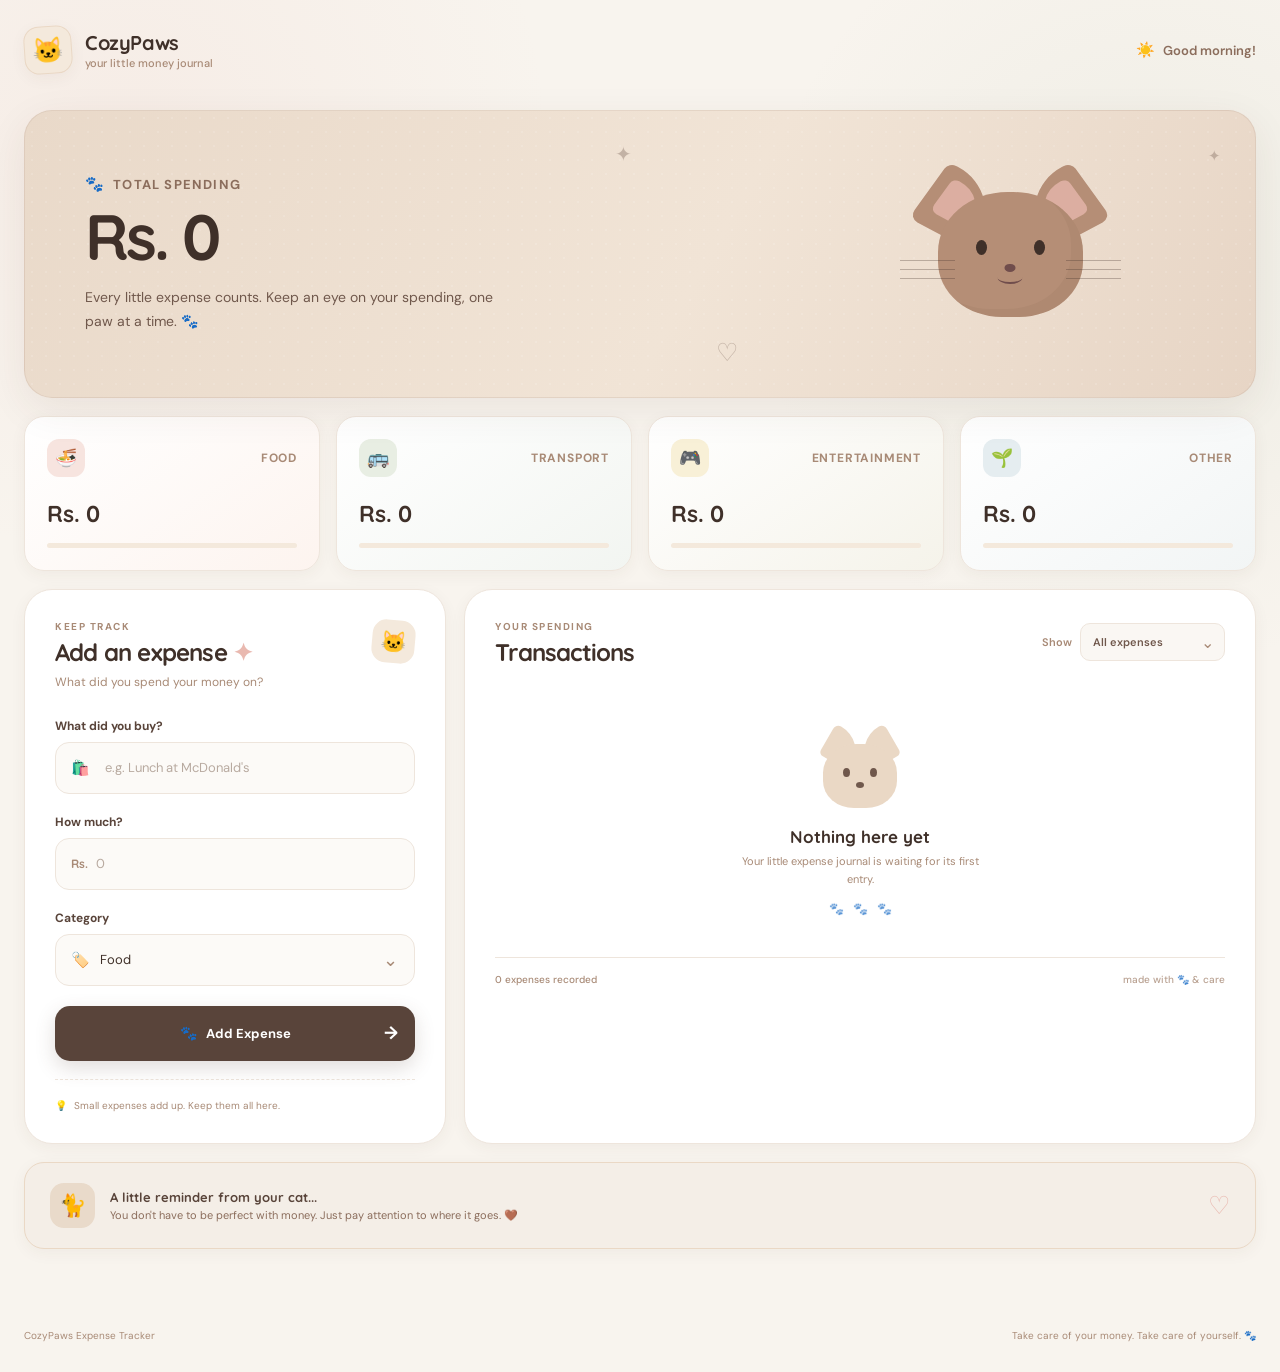
==== index.html @ d17103aa "AI generated html and css added" ====
<!DOCTYPE html>
<html lang="en">
<head>
    <meta charset="UTF-8">
    <meta name="viewport" content="width=device-width, initial-scale=1.0">

    <title>CozyPaws — Expense Tracker</title>

    <link rel="preconnect" href="https://fonts.googleapis.com">
    <link rel="preconnect" href="https://fonts.gstatic.com" crossorigin>

    <link
        href="https://fonts.googleapis.com/css2?family=DM+Sans:wght@400;500;600;700&family=Quicksand:wght@400;500;600;700&display=swap"
        rel="stylesheet"
    >

    <link rel="stylesheet" href="style.css">
</head>

<body>

    <div class="app-shell">

        <!-- ================= HEADER ================= -->

        <header class="topbar">

            <a href="#" class="brand">
                <span class="brand-cat">🐱</span>

                <div>
                    <span class="brand-name">CozyPaws</span>
                    <span class="brand-subtitle">your little money journal</span>
                </div>
            </a>

            <div class="header-date">
                <span class="date-icon">☀️</span>
                <span>Good morning!</span>
            </div>

        </header>


        <!-- ================= MAIN ================= -->

        <main class="dashboard">

            <!-- ================= HERO / TOTAL ================= -->

            <section class="hero-card">

                <div class="hero-content">

                    <div class="hero-label">
                        <span class="paw">🐾</span>
                        <span>Total spending</span>
                    </div>

                    <h1 id="total-expenses">Rs. 0</h1>

                    <p class="hero-message">
                        Every little expense counts. Keep an eye on your spending,
                        one paw at a time. 🐾
                    </p>

                </div>

                <div class="hero-cat" aria-hidden="true">
                    <div class="cat-ear left-ear"></div>
                    <div class="cat-ear right-ear"></div>
                    <div class="cat-face">
                        <span class="cat-eye left-eye"></span>
                        <span class="cat-eye right-eye"></span>
                        <span class="cat-nose"></span>
                        <span class="cat-mouth"></span>
                    </div>
                </div>

                <div class="hero-decoration decoration-one">✦</div>
                <div class="hero-decoration decoration-two">♡</div>
                <div class="hero-decoration decoration-three">✦</div>

            </section>


            <!-- ================= CATEGORY STATS ================= -->

            <section class="category-grid">

                <article class="category-card food-card">

                    <div class="category-top">
                        <div class="category-icon">🍜</div>

                        <span class="category-name">
                            Food
                        </span>
                    </div>

                    <strong id="food-total">Rs. 0</strong>

                    <div class="category-progress">
                        <span style="width: 0%;"></span>
                    </div>

                </article>


                <article class="category-card transport-card">

                    <div class="category-top">
                        <div class="category-icon">🚌</div>

                        <span class="category-name">
                            Transport
                        </span>
                    </div>

                    <strong id="transport-total">Rs. 0</strong>

                    <div class="category-progress">
                        <span style="width: 0%;"></span>
                    </div>

                </article>


                <article class="category-card entertainment-card">

                    <div class="category-top">
                        <div class="category-icon">🎮</div>

                        <span class="category-name">
                            Entertainment
                        </span>
                    </div>

                    <strong id="entertainment-total">Rs. 0</strong>

                    <div class="category-progress">
                        <span style="width: 0%;"></span>
                    </div>

                </article>


                <article class="category-card other-card">

                    <div class="category-top">
                        <div class="category-icon">🌱</div>

                        <span class="category-name">
                            Other
                        </span>
                    </div>

                    <strong id="other-total">Rs. 0</strong>

                    <div class="category-progress">
                        <span style="width: 0%;"></span>
                    </div>

                </article>

            </section>


            <!-- ================= CONTENT GRID ================= -->

            <section class="content-grid">


                <!-- ================= ADD EXPENSE ================= -->

                <aside class="expense-form-card">

                    <div class="section-heading">

                        <div>
                            <span class="eyebrow">KEEP TRACK</span>

                            <h2>
                                Add an expense
                                <span>✦</span>
                            </h2>

                            <p>
                                What did you spend your money on?
                            </p>
                        </div>

                        <div class="mini-cat">
                            🐱
                        </div>

                    </div>


                    <form id="expense-form">

                        <!-- Description -->

                        <div class="form-group">

                            <label for="description">
                                What did you buy?
                            </label>

                            <div class="input-wrapper">

                                <span class="input-icon">
                                    🛍️
                                </span>

                                <input
                                    type="text"
                                    id="description"
                                    name="description"
                                    placeholder="e.g. Lunch at McDonald's"
                                    autocomplete="off"
                                    required
                                >

                            </div>

                        </div>


                        <!-- Amount -->

                        <div class="form-group">

                            <label for="amount">
                                How much?
                            </label>

                            <div class="input-wrapper">

                                <span class="currency-symbol">
                                    Rs.
                                </span>

                                <input
                                    type="number"
                                    id="amount"
                                    name="amount"
                                    placeholder="0"
                                    min="0"
                                    step="1"
                                    required
                                >

                            </div>

                        </div>


                        <!-- Category -->

                        <div class="form-group">

                            <label for="category">
                                Category
                            </label>

                            <div class="input-wrapper select-wrapper">

                                <span class="input-icon">
                                    🏷️
                                </span>

                                <select
                                    id="category"
                                    name="category"
                                    required
                                >
                                    <option value="Food">Food</option>
                                    <option value="Transport">Transport</option>
                                    <option value="Entertainment">Entertainment</option>
                                    <option value="Shopping">Shopping</option>
                                    <option value="Other">Other</option>
                                </select>

                                <span class="select-arrow">
                                   ⌄
                                </span>

                            </div>

                        </div>


                        <!-- Submit -->

                        <button
                            type="submit"
                            class="add-expense-btn"
                            id="add-expense-btn"
                        >

                            <span class="btn-paw">🐾</span>

                            <span>
                                Add Expense
                            </span>

                            <span class="btn-arrow">
                                →
                            </span>

                        </button>

                    </form>


                    <div class="form-tip">
                        <span>💡</span>
                        <span>
                            Small expenses add up. Keep them all here.
                        </span>
                    </div>

                </aside>


                <!-- ================= TRANSACTIONS ================= -->

                <section class="transactions-card">

                    <div class="transactions-header">

                        <div>

                            <span class="eyebrow">
                                YOUR SPENDING
                            </span>

                            <h2>
                                Transactions
                            </h2>

                        </div>


                        <!-- Filter -->

                        <div class="filter-wrapper">

                            <label for="category-filter">
                                Show
                            </label>

                            <div class="filter-select">

                                <select id="category-filter">

                                    <option value="all">
                                        All expenses
                                    </option>

                                    <option value="Food">
                                        🍜 Food
                                    </option>

                                    <option value="Transport">
                                        🚌 Transport
                                    </option>

                                    <option value="Entertainment">
                                        🎮 Entertainment
                                    </option>

                                    <option value="Shopping">
                                        🛍️ Shopping
                                    </option>

                                    <option value="Other">
                                        🌱 Other
                                    </option>

                                </select>

                                <span>⌄</span>

                            </div>

                        </div>

                    </div>


                    <!-- Transaction list -->

                    <div
                        class="expense-list"
                        id="expense-list"
                    >


                        <!-- ================= EMPTY STATE ================= -->

                        <div
                            class="empty-state"
                            id="empty-state"
                        >

                            <div class="empty-cat">

                                <div class="empty-cat-ears">
                                    <span></span>
                                    <span></span>
                                </div>

                                <div class="empty-cat-face">
                                    <i></i>
                                    <i></i>
                                    <b></b>
                                </div>

                            </div>

                            <h3>
                                Nothing here yet
                            </h3>

                            <p>
                                Your little expense journal is waiting
                                for its first entry.
                            </p>

                            <span class="empty-paws">
                                🐾 &nbsp; 🐾 &nbsp; 🐾
                            </span>

                        </div>


                        <!--
                        ==================================================
                        EXAMPLE TRANSACTION

                        Your JavaScript can generate these dynamically.

                        ==================================================
                        -->

                        <!--

                        <article class="expense-item">

                            <div class="expense-icon food">
                                🍜
                            </div>

                            <div class="expense-info">

                                <h3>McDonald's</h3>

                                <span class="expense-category">
                                    Food
                                </span>

                            </div>

                            <div class="expense-amount">
                                Rs. 1,200
                            </div>

                            <div class="expense-actions">

                                <button
                                    class="edit-btn"
                                    data-id="1"
                                    aria-label="Edit expense"
                                >
                                    ✎
                                </button>

                                <button
                                    class="delete-btn"
                                    data-id="1"
                                    aria-label="Delete expense"
                                >
                                    ×
                                </button>

                            </div>

                        </article>

                        -->


                    </div>


                    <!-- List footer -->

                    <div class="transactions-footer">

                        <span>
                            <span id="expense-count">0</span>
                            expenses recorded
                        </span>

                        <span class="footer-cat">
                            made with 🐾 &amp; care
                        </span>

                    </div>

                </section>

            </section>


            <!-- ================= BOTTOM MESSAGE ================= -->

            <section class="bottom-note">

                <div class="note-cat">
                    🐈
                </div>

                <div>
                    <strong>
                        A little reminder from your cat...
                    </strong>

                    <p>
                        You don't have to be perfect with money.
                        Just pay attention to where it goes. 🤎
                    </p>
                </div>

                <span class="note-heart">
                    ♡
                </span>

            </section>

        </main>


        <!-- ================= FOOTER ================= -->

        <footer class="footer">

            <span>
                CozyPaws Expense Tracker
            </span>

            <span>
                Take care of your money. Take care of yourself. 🐾
            </span>

        </footer>

    </div>


    <script src="script.js"></script>

</body>
</html>
---- style.css ----
/* =========================================================
   COZYPAWS EXPENSE TRACKER
   ========================================================= */


/* =========================================================
   1. VARIABLES
   ========================================================= */

:root {

    --bg: #f8f4ee;
    --bg-soft: #fdfaf6;
    --surface: #ffffff;

    --brown-900: #3f3029;
    --brown-800: #59443a;
    --brown-700: #70584c;
    --brown-600: #8b6d5c;
    --brown-500: #a88a76;

    --cream: #f4e9dc;
    --cream-dark: #ead8c5;

    --pink: #e9b9b0;
    --pink-soft: #f7e4df;

    --green: #a8b99d;
    --green-soft: #e8eee3;

    --yellow: #e6c878;
    --yellow-soft: #f8f0d7;

    --blue-soft: #e5edf0;

    --danger: #c98278;
    --danger-soft: #f5e2df;

    --border: #eee5dc;

    --shadow-sm:
        0 4px 16px rgba(76, 55, 43, 0.05);

    --shadow:
        0 12px 40px rgba(76, 55, 43, 0.08);

    --shadow-lg:
        0 20px 60px rgba(76, 55, 43, 0.12);

    --radius-sm: 12px;
    --radius: 20px;
    --radius-lg: 28px;

}


/* =========================================================
   2. RESET
   ========================================================= */

* {
    margin: 0;
    padding: 0;
    box-sizing: border-box;
}

html {
    scroll-behavior: smooth;
}

body {

    min-height: 100vh;

    background:
        radial-gradient(
            circle at 10% 10%,
            rgba(233, 185, 176, 0.13),
            transparent 25%
        ),
        radial-gradient(
            circle at 90% 20%,
            rgba(168, 185, 157, 0.12),
            transparent 25%
        ),
        var(--bg);

    color: var(--brown-900);

    font-family:
        "DM Sans",
        sans-serif;

    -webkit-font-smoothing: antialiased;
}

button,
input,
select {
    font: inherit;
}

button {
    border: 0;
}

a {
    color: inherit;
    text-decoration: none;
}


/* =========================================================
   3. APP SHELL
   ========================================================= */

.app-shell {
    width: min(1380px, calc(100% - 48px));
    margin: 0 auto;
}


/* =========================================================
   4. TOP BAR
   ========================================================= */

.topbar {

    min-height: 100px;

    display: flex;
    align-items: center;
    justify-content: space-between;

    padding: 24px 0;
}


/* Brand */

.brand {

    display: flex;
    align-items: center;
    gap: 13px;
}

.brand-cat {

    width: 48px;
    height: 48px;

    display: grid;
    place-items: center;

    background: var(--cream);

    border: 1px solid var(--cream-dark);

    border-radius: 15px;

    font-size: 25px;

    box-shadow: var(--shadow-sm);

    transform: rotate(-4deg);

    transition:
        transform 0.25s ease,
        box-shadow 0.25s ease;
}

.brand:hover .brand-cat {

    transform:
        rotate(4deg)
        translateY(-2px);

    box-shadow: var(--shadow);
}

.brand-name {

    display: block;

    font-family: "Quicksand", sans-serif;

    font-size: 20px;
    font-weight: 700;

    letter-spacing: -0.4px;
}

.brand-subtitle {

    display: block;

    margin-top: 1px;

    color: var(--brown-500);

    font-size: 11px;
    font-weight: 500;
}


/* Header date */

.header-date {

    display: flex;
    align-items: center;
    gap: 8px;

    color: var(--brown-600);

    font-size: 13px;
    font-weight: 600;
}

.date-icon {
    font-size: 15px;
}


/* =========================================================
   5. DASHBOARD
   ========================================================= */

.dashboard {
    padding: 10px 0 60px;
}


/* =========================================================
   6. HERO
   ========================================================= */

.hero-card {

    position: relative;

    min-height: 275px;

    overflow: hidden;

    display: flex;
    align-items: center;
    justify-content: space-between;

    padding: 48px 60px;

    background:
        linear-gradient(
            120deg,
            #e9d9c9,
            #f1e4d6 55%,
            #e7d5c5
        );

    border: 1px solid rgba(139, 109, 92, 0.12);

    border-radius: var(--radius-lg);

    box-shadow: var(--shadow);

    isolation: isolate;
}


/* Texture */

.hero-card::before {

    content: "";

    position: absolute;
    inset: 0;

    opacity: 0.16;

    background-image:
        radial-gradient(
            rgba(255,255,255,0.8) 1px,
            transparent 1px
        );

    background-size: 14px 14px;

    pointer-events: none;

    z-index: -1;
}


/* Hero content */

.hero-content {
    position: relative;
    z-index: 2;
}

.hero-label {

    display: flex;
    align-items: center;
    gap: 8px;

    margin-bottom: 10px;

    color: var(--brown-600);

    font-size: 13px;
    font-weight: 700;

    text-transform: uppercase;
    letter-spacing: 1.2px;
}

.paw {
    font-size: 15px;
}

.hero-card h1 {

    font-family: "Quicksand", sans-serif;

    color: var(--brown-900);

    font-size: clamp(42px, 5vw, 66px);

    line-height: 1;

    letter-spacing: -3px;

    font-weight: 700;
}

.hero-message {

    max-width: 430px;

    margin-top: 18px;

    color: var(--brown-700);

    font-size: 14px;
    line-height: 1.7;
}


/* =========================================================
   HERO CAT
   ========================================================= */

.hero-cat {

    position: relative;

    width: 210px;
    height: 190px;

    margin-right: 80px;

    display: flex;
    align-items: center;
    justify-content: center;

    animation: floatingCat 4s ease-in-out infinite;
}


/* Cat face */

.cat-face {

    position: relative;

    width: 145px;
    height: 125px;

    background: #b58e76;

    border-radius:
        48%
        48%
        44%
        44%;

    box-shadow:
        inset -12px -8px 0 rgba(104, 75, 57, 0.08);

    z-index: 2;
}


/* Ears */

.cat-ear {

    position: absolute;

    width: 68px;
    height: 68px;

    background: #b58e76;

    z-index: 1;
}

.left-ear {

    top: 13px;
    left: 20px;

    transform:
        rotate(28deg)
        skew(-8deg);
        
    border-radius: 8px 60px 10px 10px;
}

.right-ear {

    top: 13px;
    right: 20px;

    transform:
        rotate(-28deg)
        skew(8deg);

    border-radius: 60px 8px 10px 10px;
}


/* Ear inner */

.left-ear::after,
.right-ear::after {

    content: "";

    position: absolute;

    width: 40px;
    height: 40px;

    background: #e7b7ac;

    opacity: 0.8;
}

.left-ear::after {

    top: 12px;
    left: 13px;

    border-radius:
        7px
        35px
        8px
        8px;
}

.right-ear::after {

    top: 12px;
    right: 13px;

    border-radius:
        35px
        7px
        8px
        8px;
}


/* Eyes */

.cat-eye {

    position: absolute;

    top: 48px;

    width: 11px;
    height: 15px;

    background: var(--brown-900);

    border-radius: 50%;
}

.left-eye {
    left: 38px;
}

.right-eye {
    right: 38px;
}


/* Nose */

.cat-nose {

    position: absolute;

    left: 50%;
    top: 72px;

    width: 11px;
    height: 8px;

    background: #704d4c;

    border-radius: 50% 50% 55% 55%;

    transform: translateX(-50%);
}


/* Mouth */

.cat-mouth {

    position: absolute;

    left: 50%;
    top: 79px;

    width: 25px;
    height: 13px;

    border-bottom:
        2px solid #704d4c;

    border-radius: 0 0 50% 50%;

    transform: translateX(-50%);
}


/* Whiskers */

.cat-face::before,
.cat-face::after {

    content: "";

    position: absolute;

    top: 77px;

    width: 55px;
    height: 1px;

    background: rgba(63, 48, 41, 0.3);
}

.cat-face::before {

    right: 128px;

    box-shadow:
        0 9px rgba(63,48,41,0.3),
        0 -9px rgba(63,48,41,0.3);
}

.cat-face::after {

    left: 128px;

    box-shadow:
        0 9px rgba(63,48,41,0.3),
        0 -9px rgba(63,48,41,0.3);
}


/* Decorations */

.hero-decoration {

    position: absolute;

    color: rgba(112, 88, 76, 0.35);

    font-family: "Quicksand", sans-serif;
}

.decoration-one {

    top: 30px;
    left: 48%;

    font-size: 20px;
}

.decoration-two {

    right: 42%;
    bottom: 30px;

    font-size: 25px;
}

.decoration-three {

    right: 34px;
    top: 35px;

    font-size: 15px;
}


/* =========================================================
   7. CATEGORY CARDS
   ========================================================= */

.category-grid {

    display: grid;

    grid-template-columns:
        repeat(4, 1fr);

    gap: 16px;

    margin-top: 18px;
}

.category-card {

    min-height: 150px;

    padding: 22px;

    background: var(--surface);

    border: 1px solid var(--border);

    border-radius: var(--radius);

    box-shadow: var(--shadow-sm);

    transition:
        transform 0.25s ease,
        box-shadow 0.25s ease;
}

.category-card:hover {

    transform: translateY(-4px);

    box-shadow: var(--shadow);
}


/* Category variations */

.food-card {
    background: linear-gradient(145deg, #fff, #fdf4ef);
}

.transport-card {
    background: linear-gradient(145deg, #fff, #f2f5f1);
}

.entertainment-card {
    background: linear-gradient(145deg, #fff, #f5f3ea);
}

.other-card {
    background: linear-gradient(145deg, #fff, #f2f5f5);
}


/* Category header */

.category-top {

    display: flex;
    align-items: center;
    justify-content: space-between;

    margin-bottom: 22px;
}

.category-icon {

    width: 38px;
    height: 38px;

    display: grid;
    place-items: center;

    border-radius: 12px;

    background: var(--pink-soft);

    font-size: 18px;
}

.transport-card .category-icon {
    background: var(--green-soft);
}

.entertainment-card .category-icon {
    background: var(--yellow-soft);
}

.other-card .category-icon {
    background: var(--blue-soft);
}

.category-name {

    color: var(--brown-500);

    font-size: 12px;
    font-weight: 700;

    text-transform: uppercase;

    letter-spacing: 0.8px;
}

.category-card strong {

    display: block;

    color: var(--brown-900);

    font-family: "Quicksand", sans-serif;

    font-size: 23px;
    font-weight: 700;
}


/* Progress */

.category-progress {

    width: 100%;
    height: 5px;

    margin-top: 15px;

    overflow: hidden;

    background: var(--cream);

    border-radius: 999px;
}

.category-progress span {

    display: block;

    height: 100%;

    background: var(--pink);

    border-radius: inherit;

    transition: width 0.4s ease;
}

.transport-card .category-progress span {
    background: var(--green);
}

.entertainment-card .category-progress span {
    background: var(--yellow);
}

.other-card .category-progress span {
    background: var(--brown-500);
}


/* =========================================================
   8. CONTENT GRID
   ========================================================= */

.content-grid {

    display: grid;

    grid-template-columns:
        minmax(320px, 0.8fr)
        minmax(500px, 1.5fr);

    gap: 18px;

    margin-top: 18px;
}


/* =========================================================
   9. SHARED CARD
   ========================================================= */

.expense-form-card,
.transactions-card {

    background: var(--surface);

    border: 1px solid var(--border);

    border-radius: var(--radius-lg);

    box-shadow: var(--shadow-sm);
}


/* =========================================================
   10. FORM CARD
   ========================================================= */

.expense-form-card {

    padding: 30px;
}


/* Heading */

.section-heading {

    display: flex;
    justify-content: space-between;
    align-items: flex-start;

    margin-bottom: 28px;
}

.eyebrow {

    display: block;

    margin-bottom: 6px;

    color: var(--brown-500);

    font-size: 10px;
    font-weight: 700;

    letter-spacing: 1.5px;
    text-transform: uppercase;
}

.section-heading h2,
.transactions-header h2 {

    font-family: "Quicksand", sans-serif;

    font-size: 24px;

    line-height: 1.15;

    letter-spacing: -0.8px;
}

.section-heading h2 span {
    color: var(--pink);
}

.section-heading p {

    margin-top: 7px;

    color: var(--brown-500);

    font-size: 12px;
}

.mini-cat {

    width: 43px;
    height: 43px;

    display: grid;
    place-items: center;

    background: var(--cream);

    border-radius: 14px;

    font-size: 21px;

    transform: rotate(5deg);
}


/* =========================================================
   11. FORM
   ========================================================= */

.form-group {
    margin-bottom: 20px;
}

.form-group label {

    display: block;

    margin-bottom: 8px;

    color: var(--brown-800);

    font-size: 12px;
    font-weight: 700;
}


/* Input wrapper */

.input-wrapper {

    position: relative;

    display: flex;
    align-items: center;

    min-height: 52px;

    background: #fcfaf7;

    border: 1px solid var(--border);

    border-radius: 14px;

    transition:
        border-color 0.2s ease,
        box-shadow 0.2s ease,
        background 0.2s ease;
}

.input-wrapper:focus-within {

    background: #fff;

    border-color: var(--brown-500);

    box-shadow:
        0 0 0 4px rgba(168, 138, 118, 0.10);
}

.input-wrapper input,
.input-wrapper select {

    width: 100%;

    height: 50px;

    padding: 0 15px;

    color: var(--brown-900);

    background: transparent;

    border: 0;

    outline: 0;

    font-size: 13px;
}

.input-wrapper input::placeholder {
    color: #b8aaa0;
}


/* Input icon */

.input-icon {

    flex: 0 0 auto;

    margin-left: 15px;

    font-size: 15px;
}


/* Currency */

.currency-symbol {

    flex: 0 0 auto;

    margin-left: 15px;

    color: var(--brown-500);

    font-family: "Quicksand", sans-serif;

    font-size: 12px;
    font-weight: 700;
}

.currency-symbol + input {
    padding-left: 8px;
}


/* Select */

.select-wrapper {
    overflow: hidden;
}

.select-wrapper select {

    appearance: none;

    cursor: pointer;

    padding-left: 10px;
    padding-right: 40px;
}

.select-arrow {

    position: absolute;

    right: 16px;

    color: var(--brown-500);

    pointer-events: none;

    font-size: 18px;
}


/* =========================================================
   12. ADD BUTTON
   ========================================================= */

.add-expense-btn {

    position: relative;

    width: 100%;
    height: 55px;

    display: flex;
    align-items: center;
    justify-content: center;
    gap: 9px;

    margin-top: 5px;

    color: #fff;

    background: var(--brown-800);

    border-radius: 15px;

    cursor: pointer;

    font-size: 13px;
    font-weight: 700;

    box-shadow:
        0 7px 20px rgba(89, 68, 58, 0.18);

    transition:
        transform 0.2s ease,
        background 0.2s ease,
        box-shadow 0.2s ease;
}

.add-expense-btn:hover {

    background: var(--brown-900);

    transform: translateY(-2px);

    box-shadow:
        0 10px 25px rgba(89, 68, 58, 0.25);
}

.add-expense-btn:active {
    transform: translateY(0);
}

.btn-paw {
    font-size: 14px;
}

.btn-arrow {

    position: absolute;

    right: 17px;

    font-size: 18px;

    transition: transform 0.2s ease;
}

.add-expense-btn:hover .btn-arrow {
    transform: translateX(3px);
}


/* Form tip */

.form-tip {

    display: flex;
    align-items: center;
    gap: 7px;

    margin-top: 18px;
    padding-top: 18px;

    color: var(--brown-500);

    border-top: 1px dashed var(--border);

    font-size: 10px;
    line-height: 1.5;
}


/* =========================================================
   13. TRANSACTIONS
   ========================================================= */

.transactions-card {
    min-width: 0;

    padding: 30px;
}


/* Header */

.transactions-header {

    display: flex;
    align-items: flex-start;
    justify-content: space-between;

    gap: 20px;

    margin-bottom: 25px;
}


/* Filter */

.filter-wrapper {

    display: flex;
    align-items: center;
    gap: 8px;

    margin-top: 3px;
}

.filter-wrapper > label {

    color: var(--brown-500);

    font-size: 11px;
    font-weight: 600;
}

.filter-select {

    position: relative;

    min-width: 145px;

    display: flex;
    align-items: center;
}

.filter-select select {

    width: 100%;

    height: 38px;

    appearance: none;

    padding:
        0 32px 0 12px;

    color: var(--brown-700);

    background: #faf7f3;

    border: 1px solid var(--border);

    border-radius: 10px;

    outline: 0;

    cursor: pointer;

    font-size: 11px;
    font-weight: 600;
}

.filter-select > span {

    position: absolute;

    right: 11px;

    color: var(--brown-500);

    pointer-events: none;
}


/* =========================================================
   14. EXPENSE LIST
   ========================================================= */

.expense-list {
    min-height: 250px;
}


/* =========================================================
   15. EXPENSE ITEM
   ========================================================= */

.expense-item {

    display: flex;
    align-items: center;

    gap: 13px;

    padding: 14px 0;

    border-bottom: 1px solid #f1ebe5;

    animation: expenseIn 0.3s ease both;
}

.expense-item:first-child {
    padding-top: 0;
}

.expense-item:last-child {
    border-bottom: 0;
}


/* Expense icon */

.expense-icon {

    width: 45px;
    height: 45px;

    flex: 0 0 45px;

    display: grid;
    place-items: center;

    border-radius: 14px;

    font-size: 18px;
}

.expense-icon.food {
    background: var(--pink-soft);
}

.expense-icon.transport {
    background: var(--green-soft);
}

.expense-icon.entertainment {
    background: var(--yellow-soft);
}

.expense-icon.shopping {
    background: #eee8f2;
}

.expense-icon.other {
    background: var(--blue-soft);
}


/* Expense info */

.expense-info {
    min-width: 0;
    flex: 1;
}

.expense-info h3 {

    overflow: hidden;

    margin-bottom: 3px;

    color: var(--brown-900);

    font-size: 13px;
    font-weight: 700;

    white-space: nowrap;
    text-overflow: ellipsis;
}

.expense-category {

    display: inline-flex;

    padding: 3px 7px;

    color: var(--brown-500);

    background: #f8f4f0;

    border-radius: 6px;

    font-size: 9px;
    font-weight: 700;

    text-transform: uppercase;

    letter-spacing: 0.5px;
}


/* Amount */

.expense-amount {

    color: var(--brown-800);

    font-family: "Quicksand", sans-serif;

    font-size: 14px;
    font-weight: 700;

    white-space: nowrap;
}


/* Actions */

.expense-actions {

    display: flex;
    gap: 5px;

    margin-left: 5px;
}

.expense-actions button {

    width: 32px;
    height: 32px;

    display: grid;
    place-items: center;

    color: var(--brown-500);

    background: #faf7f4;

    border: 1px solid var(--border);

    border-radius: 9px;

    cursor: pointer;

    font-size: 14px;

    transition:
        background 0.2s ease,
        color 0.2s ease,
        transform 0.2s ease;
}

.expense-actions button:hover {
    transform: translateY(-1px);
}

.edit-btn:hover {

    color: var(--brown-800);

    background: var(--cream);
}

.delete-btn:hover {

    color: var(--danger);

    background: var(--danger-soft);
}


/* =========================================================
   16. EMPTY STATE
   ========================================================= */

.empty-state {

    min-height: 260px;

    display: flex;
    align-items: center;
    justify-content: center;
    flex-direction: column;

    text-align: center;

    padding: 20px;
}


/* Empty cat */

.empty-cat {

    position: relative;

    width: 90px;
    height: 82px;

    margin-bottom: 18px;
}

.empty-cat-face {

    position: absolute;

    bottom: 0;
    left: 8px;

    width: 74px;
    height: 64px;

    background: var(--cream-dark);

    border-radius: 45% 45% 42% 42%;
}

.empty-cat-ears span {

    position: absolute;

    top: 4px;

    width: 35px;
    height: 35px;

    background: var(--cream-dark);

    z-index: 0;
}

.empty-cat-ears span:first-child {

    left: 10px;

    transform: rotate(30deg);

    border-radius: 6px 30px 5px 5px;
}

.empty-cat-ears span:last-child {

    right: 10px;

    transform: rotate(-30deg);

    border-radius: 30px 6px 5px 5px;
}

.empty-cat-face i {

    position: absolute;

    top: 24px;

    width: 7px;
    height: 9px;

    background: var(--brown-700);

    border-radius: 50%;
}

.empty-cat-face i:first-child {
    left: 20px;
}

.empty-cat-face i:nth-child(2) {
    right: 20px;
}

.empty-cat-face b {

    position: absolute;

    left: 50%;
    top: 38px;

    width: 8px;
    height: 6px;

    background: var(--brown-700);

    border-radius: 50%;

    transform: translateX(-50%);
}


/* Empty text */

.empty-state h3 {

    font-family: "Quicksand", sans-serif;

    font-size: 17px;
    font-weight: 700;
}

.empty-state p {

    max-width: 260px;

    margin-top: 6px;

    color: var(--brown-500);

    font-size: 11px;
    line-height: 1.6;
}

.empty-paws {

    margin-top: 13px;

    color: var(--brown-400);

    opacity: 0.7;

    font-size: 12px;
}


/* =========================================================
   17. TRANSACTION FOOTER
   ========================================================= */

.transactions-footer {

    display: flex;
    align-items: center;
    justify-content: space-between;

    margin-top: 5px;
    padding-top: 15px;

    border-top: 1px solid var(--border);

    color: var(--brown-500);

    font-size: 10px;
    font-weight: 500;
}

.footer-cat {
    opacity: 0.8;
}


/* =========================================================
   18. BOTTOM NOTE
   ========================================================= */

.bottom-note {

    position: relative;

    display: flex;
    align-items: center;

    gap: 15px;

    margin-top: 18px;
    padding: 20px 25px;

    overflow: hidden;

    background: #f4eee7;

    border: 1px solid var(--cream-dark);

    border-radius: var(--radius);

    box-shadow: var(--shadow-sm);
}

.note-cat {

    width: 45px;
    height: 45px;

    flex: 0 0 45px;

    display: grid;
    place-items: center;

    background: #e9daca;

    border-radius: 14px;

    font-size: 22px;
}

.bottom-note strong {

    display: block;

    color: var(--brown-800);

    font-family: "Quicksand", sans-serif;

    font-size: 13px;
}

.bottom-note p {

    margin-top: 3px;

    color: var(--brown-600);

    font-size: 11px;
}

.note-heart {

    margin-left: auto;

    color: var(--pink);

    font-size: 25px;
}


/* =========================================================
   19. FOOTER
   ========================================================= */

.footer {

    display: flex;
    align-items: center;
    justify-content: space-between;

    padding: 20px 0 30px;

    color: var(--brown-500);

    font-size: 10px;
}


/* =========================================================
   20. ANIMATIONS
   ========================================================= */

@keyframes floatingCat {

    0%,
    100% {
        transform: translateY(0) rotate(0deg);
    }

    50% {
        transform: translateY(-7px) rotate(1deg);
    }

}


@keyframes expenseIn {

    from {
        opacity: 0;
        transform: translateY(8px);
    }

    to {
        opacity: 1;
        transform: translateY(0);
    }

}


/* =========================================================
   21. RESPONSIVE — TABLET
   ========================================================= */

@media (max-width: 1050px) {

    .app-shell {
        width: min(100% - 32px, 900px);
    }

    .hero-card {
        padding: 40px;
    }

    .hero-cat {
        margin-right: 20px;
    }

    .category-grid {
        grid-template-columns:
            repeat(2, 1fr);
    }

    .content-grid {
        grid-template-columns: 1fr;
    }

}


/* =========================================================
   22. RESPONSIVE — MOBILE
   ========================================================= */

@media (max-width: 650px) {

    .app-shell {
        width: min(100% - 24px, 520px);
    }


    /* Header */

    .topbar {
        min-height: 80px;
    }

    .brand-subtitle {
        display: none;
    }

    .brand-name {
        font-size: 18px;
    }

    .header-date {
        font-size: 11px;
    }


    /* Hero */

    .hero-card {

        min-height: 270px;

        padding: 32px 25px;

        border-radius: 23px;
    }

    .hero-card h1 {

        font-size: 45px;

        letter-spacing: -2px;
    }

    .hero-message {

        max-width: 250px;

        font-size: 12px;
    }

    .hero-cat {

        position: absolute;

        right: -45px;
        bottom: -12px;

        opacity: 0.5;

        transform: scale(0.75);
    }

    .hero-decoration-two {
        right: 20%;
    }


    /* Categories */

    .category-grid {
        grid-template-columns:
            repeat(2, 1fr);

        gap: 10px;
    }

    .category-card {

        min-height: 135px;

        padding: 17px;
    }

    .category-top {
        margin-bottom: 15px;
    }

    .category-card strong {
        font-size: 19px;
    }


    /* Content */

    .content-grid {
        gap: 12px;
    }

    .expense-form-card,
    .transactions-card {
        padding: 22px 18px;
        border-radius: 22px;
    }


    /* Transactions */

    .transactions-header {
        flex-direction: column;
        gap: 15px;
    }

    .filter-wrapper {
        width: 100%;
        justify-content: space-between;
    }

    .filter-select {
        flex: 1;
    }


    /* Expense */

    .expense-item {
        gap: 9px;
    }

    .expense-icon {

        width: 39px;
        height: 39px;

        flex-basis: 39px;

        font-size: 15px;
    }

    .expense-info h3 {
        font-size: 12px;
    }

    .expense-amount {
        font-size: 12px;
    }

    .expense-actions {
        margin-left: 0;
    }

    .expense-actions button {

        width: 29px;
        height: 29px;

        font-size: 12px;
    }


    /* Bottom note */

    .bottom-note {
        padding: 17px;
    }

    .bottom-note p {
        max-width: 250px;
        line-height: 1.5;
    }


    /* Footer */

    .footer {

        flex-direction: column;

        gap: 7px;

        text-align: center;
    }

}


/* =========================================================
   23. VERY SMALL SCREENS
   ========================================================= */

@media (max-width: 400px) {

    .app-shell {
        width: min(100% - 18px, 380px);
    }

    .hero-card {
        padding: 27px 20px;
    }

    .hero-card h1 {
        font-size: 39px;
    }

    .category-card {
        padding: 14px;
    }

    .category-icon {
        width: 34px;
        height: 34px;
    }

    .expense-actions {
        display: none;
    }

}
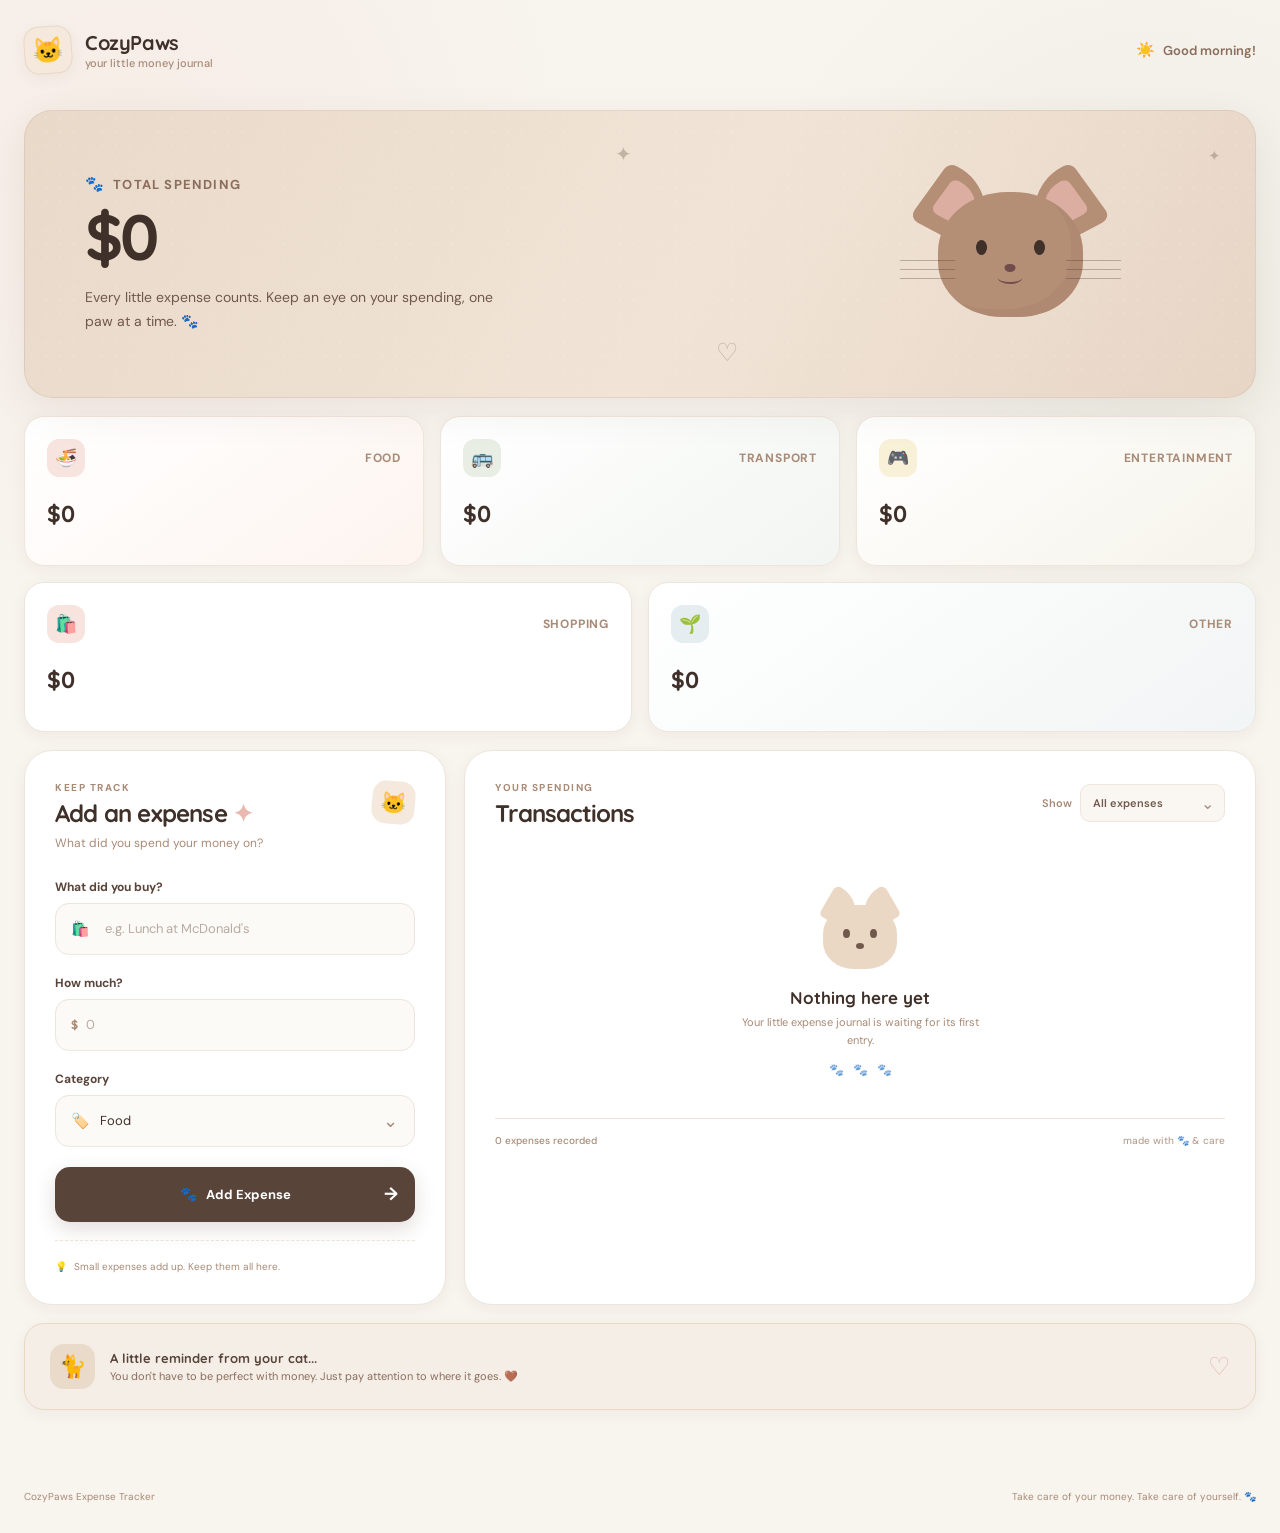
==== commit 8c79b393: "feat x style x html: add ability to calculate and show all amount add missing card & fixed card alig" ====
--- a/index.html
+++ b/index.html
@@ -1,3 +1,4 @@
+
 <!DOCTYPE html>
 <html lang="en">
 <head>
@@ -57,7 +58,7 @@
                         <span>Total spending</span>
                     </div>
 
-                    <h1 id="total-expenses">Rs. 0</h1>
+                    <h1 id="total-expenses">$0</h1>
 
                     <p class="hero-message">
                         Every little expense counts. Keep an eye on your spending,
@@ -98,11 +99,7 @@
                         </span>
                     </div>
 
-                    <strong id="food-total">Rs. 0</strong>
-
-                    <div class="category-progress">
-                        <span style="width: 0%;"></span>
-                    </div>
+                    <strong id="food-total">$0</strong>
 
                 </article>
 
@@ -117,11 +114,7 @@
                         </span>
                     </div>
 
-                    <strong id="transport-total">Rs. 0</strong>
-
-                    <div class="category-progress">
-                        <span style="width: 0%;"></span>
-                    </div>
+                    <strong id="transport-total">$0</strong>
 
                 </article>
 
@@ -136,11 +129,22 @@
                         </span>
                     </div>
 
-                    <strong id="entertainment-total">Rs. 0</strong>
-
-                    <div class="category-progress">
-                        <span style="width: 0%;"></span>
-                    </div>
+                    <strong id="entertainment-total">$0</strong>
+
+                </article>
+
+
+                <article class="category-card shopping-card">
+
+                    <div class="category-top">
+                        <div class="category-icon">🛍️</div>
+
+                        <span class="category-name">
+                            Shopping
+                        </span>
+                    </div>
+
+                    <strong id="shopping-total">$0</strong>
 
                 </article>
 
@@ -155,11 +159,7 @@
                         </span>
                     </div>
 
-                    <strong id="other-total">Rs. 0</strong>
-
-                    <div class="category-progress">
-                        <span style="width: 0%;"></span>
-                    </div>
+                    <strong id="other-total">$0</strong>
 
                 </article>
 
@@ -238,7 +238,7 @@
                             <div class="input-wrapper">
 
                                 <span class="currency-symbol">
-                                    Rs.
+                                    $
                                 </span>
 
                                 <input
@@ -445,54 +445,6 @@
                         ==================================================
                         -->
 
-                        <!--
-
-                        <article class="expense-item">
-
-                            <div class="expense-icon food">
-                                🍜
-                            </div>
-
-                            <div class="expense-info">
-
-                                <h3>McDonald's</h3>
-
-                                <span class="expense-category">
-                                    Food
-                                </span>
-
-                            </div>
-
-                            <div class="expense-amount">
-                                Rs. 1,200
-                            </div>
-
-                            <div class="expense-actions">
-
-                                <button
-                                    class="edit-btn"
-                                    data-id="1"
-                                    aria-label="Edit expense"
-                                >
-                                    ✎
-                                </button>
-
-                                <button
-                                    class="delete-btn"
-                                    data-id="1"
-                                    aria-label="Delete expense"
-                                >
-                                    ×
-                                </button>
-
-                            </div>
-
-                        </article>
-
-                        -->
-
-
-                    </div>
 
 
                     <!-- List footer -->
--- a/style.css
+++ b/style.css
@@ -1,14 +1,11 @@
 /* =========================================================
-   COZYPAWS EXPENSE TRACKER
-   ========================================================= */
-
-
-/* =========================================================
-   1. VARIABLES
-   ========================================================= */
-
+COZYPAWS EXPENSE TRACKER
+========================================================= */
+
+/* =========================================================
+1. VARIABLES
+========================================================= */
 :root {
-
     --bg: #f8f4ee;
     --bg-soft: #fdfaf6;
     --surface: #ffffff;
@@ -50,13 +47,11 @@
     --radius-sm: 12px;
     --radius: 20px;
     --radius-lg: 28px;
-
-}
-
-
-/* =========================================================
-   2. RESET
-   ========================================================= */
+}
+
+/* =========================================================
+2. RESET
+========================================================= */
 
 * {
     margin: 0;
@@ -69,7 +64,6 @@
 }
 
 body {
-
     min-height: 100vh;
 
     background:
@@ -109,23 +103,20 @@
     text-decoration: none;
 }
 
-
-/* =========================================================
-   3. APP SHELL
-   ========================================================= */
+/* =========================================================
+3. APP SHELL
+========================================================= */
 
 .app-shell {
     width: min(1380px, calc(100% - 48px));
     margin: 0 auto;
 }
 
-
-/* =========================================================
-   4. TOP BAR
-   ========================================================= */
+/* =========================================================
+4. TOP BAR
+========================================================= */
 
 .topbar {
-
     min-height: 100px;
 
     display: flex;
@@ -135,18 +126,15 @@
     padding: 24px 0;
 }
 
-
 /* Brand */
 
 .brand {
-
     display: flex;
     align-items: center;
     gap: 13px;
 }
 
 .brand-cat {
-
     width: 48px;
     height: 48px;
 
@@ -171,7 +159,6 @@
 }
 
 .brand:hover .brand-cat {
-
     transform:
         rotate(4deg)
         translateY(-2px);
@@ -180,7 +167,6 @@
 }
 
 .brand-name {
-
     display: block;
 
     font-family: "Quicksand", sans-serif;
@@ -192,7 +178,6 @@
 }
 
 .brand-subtitle {
-
     display: block;
 
     margin-top: 1px;
@@ -203,11 +188,9 @@
     font-weight: 500;
 }
 
-
 /* Header date */
 
 .header-date {
-
     display: flex;
     align-items: center;
     gap: 8px;
@@ -222,22 +205,19 @@
     font-size: 15px;
 }
 
-
-/* =========================================================
-   5. DASHBOARD
-   ========================================================= */
+/* =========================================================
+5. DASHBOARD
+========================================================= */
 
 .dashboard {
     padding: 10px 0 60px;
 }
 
-
-/* =========================================================
-   6. HERO
-   ========================================================= */
+/* =========================================================
+6. HERO
+========================================================= */
 
 .hero-card {
-
     position: relative;
 
     min-height: 275px;
@@ -267,11 +247,9 @@
     isolation: isolate;
 }
 
-
 /* Texture */
 
 .hero-card::before {
-
     content: "";
 
     position: absolute;
@@ -292,7 +270,6 @@
     z-index: -1;
 }
 
-
 /* Hero content */
 
 .hero-content {
@@ -301,7 +278,6 @@
 }
 
 .hero-label {
-
     display: flex;
     align-items: center;
     gap: 8px;
@@ -322,7 +298,6 @@
 }
 
 .hero-card h1 {
-
     font-family: "Quicksand", sans-serif;
 
     color: var(--brown-900);
@@ -337,7 +312,6 @@
 }
 
 .hero-message {
-
     max-width: 430px;
 
     margin-top: 18px;
@@ -348,13 +322,11 @@
     line-height: 1.7;
 }
 
-
-/* =========================================================
-   HERO CAT
-   ========================================================= */
+/* =========================================================
+HERO CAT
+========================================================= */
 
 .hero-cat {
-
     position: relative;
 
     width: 210px;
@@ -369,11 +341,9 @@
     animation: floatingCat 4s ease-in-out infinite;
 }
 
-
 /* Cat face */
 
 .cat-face {
-
     position: relative;
 
     width: 145px;
@@ -393,11 +363,9 @@
     z-index: 2;
 }
 
-
 /* Ears */
 
 .cat-ear {
-
     position: absolute;
 
     width: 68px;
@@ -409,7 +377,6 @@
 }
 
 .left-ear {
-
     top: 13px;
     left: 20px;
 
@@ -421,7 +388,6 @@
 }
 
 .right-ear {
-
     top: 13px;
     right: 20px;
 
@@ -432,12 +398,10 @@
     border-radius: 60px 8px 10px 10px;
 }
 
-
 /* Ear inner */
 
 .left-ear::after,
 .right-ear::after {
-
     content: "";
 
     position: absolute;
@@ -451,7 +415,6 @@
 }
 
 .left-ear::after {
-
     top: 12px;
     left: 13px;
 
@@ -463,7 +426,6 @@
 }
 
 .right-ear::after {
-
     top: 12px;
     right: 13px;
 
@@ -474,11 +436,9 @@
         8px;
 }
 
-
 /* Eyes */
 
 .cat-eye {
-
     position: absolute;
 
     top: 48px;
@@ -499,11 +459,9 @@
     right: 38px;
 }
 
-
 /* Nose */
 
 .cat-nose {
-
     position: absolute;
 
     left: 50%;
@@ -519,11 +477,9 @@
     transform: translateX(-50%);
 }
 
-
 /* Mouth */
 
 .cat-mouth {
-
     position: absolute;
 
     left: 50%;
@@ -540,12 +496,10 @@
     transform: translateX(-50%);
 }
 
-
 /* Whiskers */
 
 .cat-face::before,
 .cat-face::after {
-
     content: "";
 
     position: absolute;
@@ -559,7 +513,6 @@
 }
 
 .cat-face::before {
-
     right: 128px;
 
     box-shadow:
@@ -568,7 +521,6 @@
 }
 
 .cat-face::after {
-
     left: 128px;
 
     box-shadow:
@@ -576,11 +528,9 @@
         0 -9px rgba(63,48,41,0.3);
 }
 
-
 /* Decorations */
 
 .hero-decoration {
-
     position: absolute;
 
     color: rgba(112, 88, 76, 0.35);
@@ -589,7 +539,6 @@
 }
 
 .decoration-one {
-
     top: 30px;
     left: 48%;
 
@@ -597,7 +546,6 @@
 }
 
 .decoration-two {
-
     right: 42%;
     bottom: 30px;
 
@@ -605,24 +553,21 @@
 }
 
 .decoration-three {
-
     right: 34px;
     top: 35px;
 
     font-size: 15px;
 }
 
-
-/* =========================================================
-   7. CATEGORY CARDS
-   ========================================================= */
+/* =========================================================
+7. CATEGORY CARDS (UPDATED FOR 5 CARDS)
+========================================================= */
 
 .category-grid {
-
     display: grid;
 
-    grid-template-columns:
-        repeat(4, 1fr);
+    /* 6-column grid to enable a perfect 3-and-2 arrangement */
+    grid-template-columns: repeat(6, 1fr);
 
     gap: 16px;
 
@@ -630,6 +575,8 @@
 }
 
 .category-card {
+    /* Row 1: Each card spans 2 of the 6 columns (3 cards fit per row) */
+    grid-column: span 2;
 
     min-height: 150px;
 
@@ -648,13 +595,17 @@
         box-shadow 0.25s ease;
 }
 
+/* Row 2: These two cards each span 3 columns, balancing the row */
+.shopping-card,
+.other-card {
+    grid-column: span 3;
+}
+
 .category-card:hover {
-
     transform: translateY(-4px);
 
     box-shadow: var(--shadow);
 }
-
 
 /* Category variations */
 
@@ -674,11 +625,9 @@
     background: linear-gradient(145deg, #fff, #f2f5f5);
 }
 
-
 /* Category header */
 
 .category-top {
-
     display: flex;
     align-items: center;
     justify-content: space-between;
@@ -687,7 +636,6 @@
 }
 
 .category-icon {
-
     width: 38px;
     height: 38px;
 
@@ -714,7 +662,6 @@
 }
 
 .category-name {
-
     color: var(--brown-500);
 
     font-size: 12px;
@@ -726,7 +673,6 @@
 }
 
 .category-card strong {
-
     display: block;
 
     color: var(--brown-900);
@@ -737,11 +683,9 @@
     font-weight: 700;
 }
 
-
 /* Progress */
 
 .category-progress {
-
     width: 100%;
     height: 5px;
 
@@ -755,7 +699,6 @@
 }
 
 .category-progress span {
-
     display: block;
 
     height: 100%;
@@ -779,13 +722,11 @@
     background: var(--brown-500);
 }
 
-
-/* =========================================================
-   8. CONTENT GRID
-   ========================================================= */
+/* =========================================================
+8. CONTENT GRID
+========================================================= */
 
 .content-grid {
-
     display: grid;
 
     grid-template-columns:
@@ -797,14 +738,12 @@
     margin-top: 18px;
 }
 
-
-/* =========================================================
-   9. SHARED CARD
-   ========================================================= */
+/* =========================================================
+9. SHARED CARD
+========================================================= */
 
 .expense-form-card,
 .transactions-card {
-
     background: var(--surface);
 
     border: 1px solid var(--border);
@@ -814,21 +753,17 @@
     box-shadow: var(--shadow-sm);
 }
 
-
-/* =========================================================
-   10. FORM CARD
-   ========================================================= */
+/* =========================================================
+10. FORM CARD
+========================================================= */
 
 .expense-form-card {
-
     padding: 30px;
 }
 
-
 /* Heading */
 
 .section-heading {
-
     display: flex;
     justify-content: space-between;
     align-items: flex-start;
@@ -837,7 +772,6 @@
 }
 
 .eyebrow {
-
     display: block;
 
     margin-bottom: 6px;
@@ -853,7 +787,6 @@
 
 .section-heading h2,
 .transactions-header h2 {
-
     font-family: "Quicksand", sans-serif;
 
     font-size: 24px;
@@ -868,7 +801,6 @@
 }
 
 .section-heading p {
-
     margin-top: 7px;
 
     color: var(--brown-500);
@@ -877,7 +809,6 @@
 }
 
 .mini-cat {
-
     width: 43px;
     height: 43px;
 
@@ -893,17 +824,15 @@
     transform: rotate(5deg);
 }
 
-
-/* =========================================================
-   11. FORM
-   ========================================================= */
+/* =========================================================
+11. FORM
+========================================================= */
 
 .form-group {
     margin-bottom: 20px;
 }
 
 .form-group label {
-
     display: block;
 
     margin-bottom: 8px;
@@ -914,11 +843,9 @@
     font-weight: 700;
 }
 
-
 /* Input wrapper */
 
 .input-wrapper {
-
     position: relative;
 
     display: flex;
@@ -939,7 +866,6 @@
 }
 
 .input-wrapper:focus-within {
-
     background: #fff;
 
     border-color: var(--brown-500);
@@ -950,7 +876,6 @@
 
 .input-wrapper input,
 .input-wrapper select {
-
     width: 100%;
 
     height: 50px;
@@ -972,11 +897,9 @@
     color: #b8aaa0;
 }
 
-
 /* Input icon */
 
 .input-icon {
-
     flex: 0 0 auto;
 
     margin-left: 15px;
@@ -984,11 +907,9 @@
     font-size: 15px;
 }
 
-
 /* Currency */
 
 .currency-symbol {
-
     flex: 0 0 auto;
 
     margin-left: 15px;
@@ -1005,7 +926,6 @@
     padding-left: 8px;
 }
 
-
 /* Select */
 
 .select-wrapper {
@@ -1013,7 +933,6 @@
 }
 
 .select-wrapper select {
-
     appearance: none;
 
     cursor: pointer;
@@ -1023,7 +942,6 @@
 }
 
 .select-arrow {
-
     position: absolute;
 
     right: 16px;
@@ -1035,13 +953,11 @@
     font-size: 18px;
 }
 
-
-/* =========================================================
-   12. ADD BUTTON
-   ========================================================= */
+/* =========================================================
+12. ADD BUTTON
+========================================================= */
 
 .add-expense-btn {
-
     position: relative;
 
     width: 100%;
@@ -1075,7 +991,6 @@
 }
 
 .add-expense-btn:hover {
-
     background: var(--brown-900);
 
     transform: translateY(-2px);
@@ -1093,7 +1008,6 @@
 }
 
 .btn-arrow {
-
     position: absolute;
 
     right: 17px;
@@ -1107,11 +1021,9 @@
     transform: translateX(3px);
 }
 
-
 /* Form tip */
 
 .form-tip {
-
     display: flex;
     align-items: center;
     gap: 7px;
@@ -1127,10 +1039,9 @@
     line-height: 1.5;
 }
 
-
-/* =========================================================
-   13. TRANSACTIONS
-   ========================================================= */
+/* =========================================================
+13. TRANSACTIONS
+========================================================= */
 
 .transactions-card {
     min-width: 0;
@@ -1138,11 +1049,9 @@
     padding: 30px;
 }
 
-
 /* Header */
 
 .transactions-header {
-
     display: flex;
     align-items: flex-start;
     justify-content: space-between;
@@ -1152,11 +1061,9 @@
     margin-bottom: 25px;
 }
 
-
 /* Filter */
 
 .filter-wrapper {
-
     display: flex;
     align-items: center;
     gap: 8px;
@@ -1165,7 +1072,6 @@
 }
 
 .filter-wrapper > label {
-
     color: var(--brown-500);
 
     font-size: 11px;
@@ -1173,7 +1079,6 @@
 }
 
 .filter-select {
-
     position: relative;
 
     min-width: 145px;
@@ -1183,7 +1088,6 @@
 }
 
 .filter-select select {
-
     width: 100%;
 
     height: 38px;
@@ -1210,7 +1114,6 @@
 }
 
 .filter-select > span {
-
     position: absolute;
 
     right: 11px;
@@ -1220,22 +1123,19 @@
     pointer-events: none;
 }
 
-
-/* =========================================================
-   14. EXPENSE LIST
-   ========================================================= */
+/* =========================================================
+14. EXPENSE LIST
+========================================================= */
 
 .expense-list {
     min-height: 250px;
 }
 
-
-/* =========================================================
-   15. EXPENSE ITEM
-   ========================================================= */
+/* =========================================================
+15. EXPENSE ITEM
+========================================================= */
 
 .expense-item {
-
     display: flex;
     align-items: center;
 
@@ -1256,11 +1156,9 @@
     border-bottom: 0;
 }
 
-
 /* Expense icon */
 
 .expense-icon {
-
     width: 45px;
     height: 45px;
 
@@ -1293,7 +1191,6 @@
 .expense-icon.other {
     background: var(--blue-soft);
 }
-
 
 /* Expense info */
 
@@ -1303,7 +1200,6 @@
 }
 
 .expense-info h3 {
-
     overflow: hidden;
 
     margin-bottom: 3px;
@@ -1318,7 +1214,6 @@
 }
 
 .expense-category {
-
     display: inline-flex;
 
     padding: 3px 7px;
@@ -1337,11 +1232,9 @@
     letter-spacing: 0.5px;
 }
 
-
 /* Amount */
 
 .expense-amount {
-
     color: var(--brown-800);
 
     font-family: "Quicksand", sans-serif;
@@ -1352,11 +1245,9 @@
     white-space: nowrap;
 }
 
-
 /* Actions */
 
 .expense-actions {
-
     display: flex;
     gap: 5px;
 
@@ -1364,7 +1255,6 @@
 }
 
 .expense-actions button {
-
     width: 32px;
     height: 32px;
 
@@ -1394,26 +1284,22 @@
 }
 
 .edit-btn:hover {
-
     color: var(--brown-800);
 
     background: var(--cream);
 }
 
 .delete-btn:hover {
-
     color: var(--danger);
 
     background: var(--danger-soft);
 }
 
-
-/* =========================================================
-   16. EMPTY STATE
-   ========================================================= */
+/* =========================================================
+16. EMPTY STATE
+========================================================= */
 
 .empty-state {
-
     min-height: 260px;
 
     display: flex;
@@ -1426,11 +1312,9 @@
     padding: 20px;
 }
 
-
 /* Empty cat */
 
 .empty-cat {
-
     position: relative;
 
     width: 90px;
@@ -1440,7 +1324,6 @@
 }
 
 .empty-cat-face {
-
     position: absolute;
 
     bottom: 0;
@@ -1455,7 +1338,6 @@
 }
 
 .empty-cat-ears span {
-
     position: absolute;
 
     top: 4px;
@@ -1469,7 +1351,6 @@
 }
 
 .empty-cat-ears span:first-child {
-
     left: 10px;
 
     transform: rotate(30deg);
@@ -1478,7 +1359,6 @@
 }
 
 .empty-cat-ears span:last-child {
-
     right: 10px;
 
     transform: rotate(-30deg);
@@ -1487,7 +1367,6 @@
 }
 
 .empty-cat-face i {
-
     position: absolute;
 
     top: 24px;
@@ -1509,7 +1388,6 @@
 }
 
 .empty-cat-face b {
-
     position: absolute;
 
     left: 50%;
@@ -1525,11 +1403,9 @@
     transform: translateX(-50%);
 }
 
-
 /* Empty text */
 
 .empty-state h3 {
-
     font-family: "Quicksand", sans-serif;
 
     font-size: 17px;
@@ -1537,7 +1413,6 @@
 }
 
 .empty-state p {
-
     max-width: 260px;
 
     margin-top: 6px;
@@ -1549,7 +1424,6 @@
 }
 
 .empty-paws {
-
     margin-top: 13px;
 
     color: var(--brown-400);
@@ -1559,13 +1433,11 @@
     font-size: 12px;
 }
 
-
-/* =========================================================
-   17. TRANSACTION FOOTER
-   ========================================================= */
+/* =========================================================
+17. TRANSACTION FOOTER
+========================================================= */
 
 .transactions-footer {
-
     display: flex;
     align-items: center;
     justify-content: space-between;
@@ -1585,13 +1457,11 @@
     opacity: 0.8;
 }
 
-
-/* =========================================================
-   18. BOTTOM NOTE
-   ========================================================= */
+/* =========================================================
+18. BOTTOM NOTE
+========================================================= */
 
 .bottom-note {
-
     position: relative;
 
     display: flex;
@@ -1614,7 +1484,6 @@
 }
 
 .note-cat {
-
     width: 45px;
     height: 45px;
 
@@ -1631,7 +1500,6 @@
 }
 
 .bottom-note strong {
-
     display: block;
 
     color: var(--brown-800);
@@ -1642,7 +1510,6 @@
 }
 
 .bottom-note p {
-
     margin-top: 3px;
 
     color: var(--brown-600);
@@ -1651,7 +1518,6 @@
 }
 
 .note-heart {
-
     margin-left: auto;
 
     color: var(--pink);
@@ -1659,13 +1525,11 @@
     font-size: 25px;
 }
 
-
-/* =========================================================
-   19. FOOTER
-   ========================================================= */
+/* =========================================================
+19. FOOTER
+========================================================= */
 
 .footer {
-
     display: flex;
     align-items: center;
     justify-content: space-between;
@@ -1677,13 +1541,15 @@
     font-size: 10px;
 }
 
-
-/* =========================================================
-   20. ANIMATIONS
-   ========================================================= */
+.hidden {
+    display: none;
+}
+
+/* =========================================================
+20. ANIMATIONS
+========================================================= */
 
 @keyframes floatingCat {
-
     0%,
     100% {
         transform: translateY(0) rotate(0deg);
@@ -1692,12 +1558,9 @@
     50% {
         transform: translateY(-7px) rotate(1deg);
     }
-
-}
-
+}
 
 @keyframes expenseIn {
-
     from {
         opacity: 0;
         transform: translateY(8px);
@@ -1707,13 +1570,11 @@
         opacity: 1;
         transform: translateY(0);
     }
-
-}
-
-
-/* =========================================================
-   21. RESPONSIVE — TABLET
-   ========================================================= */
+}
+
+/* =========================================================
+21. RESPONSIVE — TABLET
+========================================================= */
 
 @media (max-width: 1050px) {
 
@@ -1729,21 +1590,28 @@
         margin-right: 20px;
     }
 
+    /* Tablet: 2 columns, 5th card spans full width to stay balanced */
     .category-grid {
-        grid-template-columns:
-            repeat(2, 1fr);
+        grid-template-columns: repeat(2, 1fr);
+    }
+
+    .category-card,
+    .shopping-card {
+        grid-column: span 1;
+    }
+
+    .other-card {
+        grid-column: span 2;
     }
 
     .content-grid {
         grid-template-columns: 1fr;
     }
-
-}
-
-
-/* =========================================================
-   22. RESPONSIVE — MOBILE
-   ========================================================= */
+}
+
+/* =========================================================
+22. RESPONSIVE — MOBILE
+========================================================= */
 
 @media (max-width: 650px) {
 
@@ -1774,7 +1642,6 @@
     /* Hero */
 
     .hero-card {
-
         min-height: 270px;
 
         padding: 32px 25px;
@@ -1783,21 +1650,18 @@
     }
 
     .hero-card h1 {
-
         font-size: 45px;
 
         letter-spacing: -2px;
     }
 
     .hero-message {
-
         max-width: 250px;
 
         font-size: 12px;
     }
 
     .hero-cat {
-
         position: absolute;
 
         right: -45px;
@@ -1816,17 +1680,22 @@
     /* Categories */
 
     .category-grid {
-        grid-template-columns:
-            repeat(2, 1fr);
+        grid-template-columns: repeat(2, 1fr);
 
         gap: 10px;
     }
 
-    .category-card {
+    .category-card,
+    .shopping-card {
+        grid-column: span 1;
 
         min-height: 135px;
 
         padding: 17px;
+    }
+
+    .other-card {
+        grid-column: span 2;
     }
 
     .category-top {
@@ -1875,7 +1744,6 @@
     }
 
     .expense-icon {
-
         width: 39px;
         height: 39px;
 
@@ -1897,7 +1765,6 @@
     }
 
     .expense-actions button {
-
         width: 29px;
         height: 29px;
 
@@ -1920,20 +1787,17 @@
     /* Footer */
 
     .footer {
-
         flex-direction: column;
 
         gap: 7px;
 
         text-align: center;
     }
-
-}
-
-
-/* =========================================================
-   23. VERY SMALL SCREENS
-   ========================================================= */
+}
+
+/* =========================================================
+23. VERY SMALL SCREENS
+========================================================= */
 
 @media (max-width: 400px) {
 
@@ -1961,5 +1825,4 @@
     .expense-actions {
         display: none;
     }
-
-}
+}
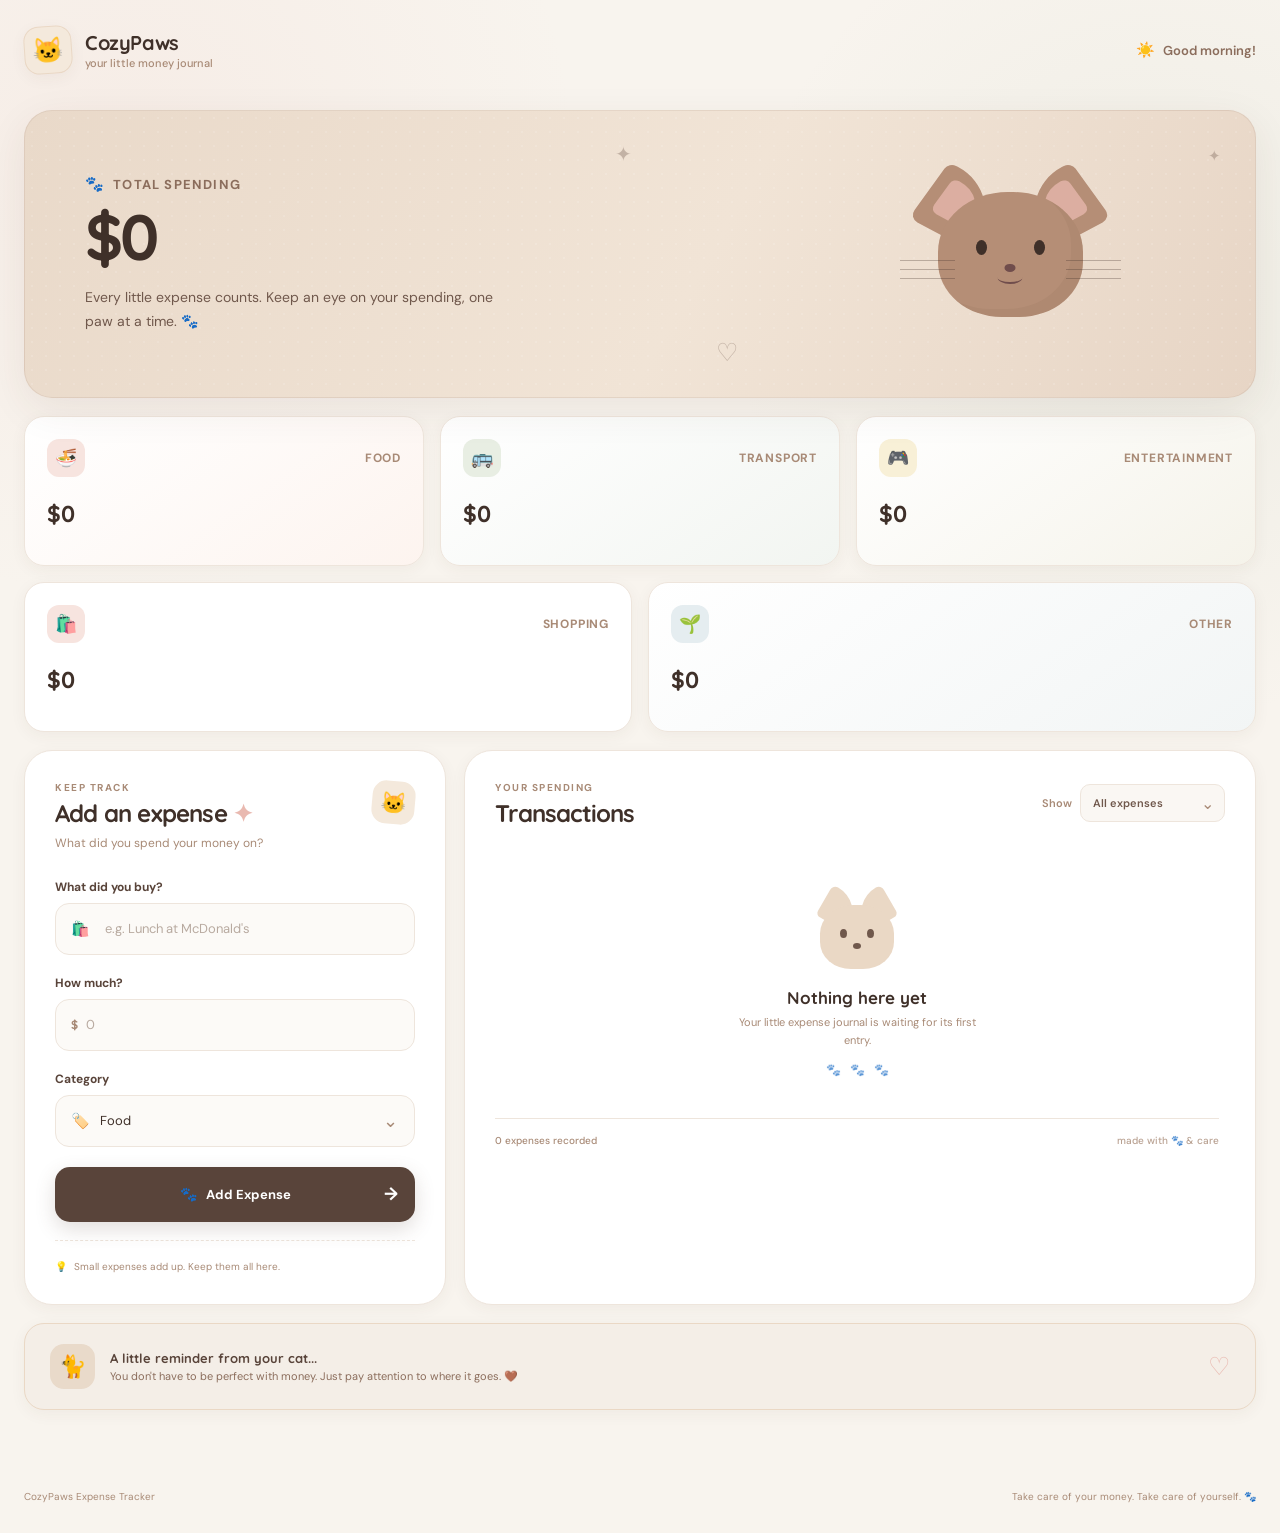
==== commit a9c35d7d: "feat: figuring out modal stuff" ====
--- a/index.html
+++ b/index.html
@@ -1,4 +1,3 @@
-
 <!DOCTYPE html>
 <html lang="en">
 <head>
--- a/style.css
+++ b/style.css
@@ -1,3 +1,4 @@
+
 /* =========================================================
 COZYPAWS EXPENSE TRACKER
 ========================================================= */
@@ -1128,7 +1129,40 @@
 ========================================================= */
 
 .expense-list {
-    min-height: 250px;
+    height: clamp(300px, 46vh, 440px);
+
+    overflow-y: auto;
+    overflow-x: hidden;
+
+    padding-right: 6px;
+
+    scroll-behavior: smooth;
+
+    scrollbar-width: thin;
+    scrollbar-color: var(--cream-dark) transparent;
+}
+
+.expense-list::-webkit-scrollbar {
+    width: 8px;
+}
+
+.expense-list::-webkit-scrollbar-track {
+    margin: 4px 0;
+    background: transparent;
+}
+
+.expense-list::-webkit-scrollbar-thumb {
+    background: var(--cream-dark);
+    border: 2px solid var(--surface);
+    background-clip: padding-box;
+    border-radius: 999px;
+
+    transition: background 0.2s ease;
+}
+
+.expense-list::-webkit-scrollbar-thumb:hover {
+    background: var(--brown-500);
+    background-clip: padding-box;
 }
 
 /* =========================================================
@@ -1438,6 +1472,12 @@
 ========================================================= */
 
 .transactions-footer {
+    position: sticky;
+    bottom: 0;
+    z-index: 2;
+    background: var(--surface);
+    padding-bottom: 2px;
+
     display: flex;
     align-items: center;
     justify-content: space-between;
@@ -1607,6 +1647,10 @@
     .content-grid {
         grid-template-columns: 1fr;
     }
+
+    .expense-list {
+        height: clamp(300px, 52vh, 460px);
+    }
 }
 
 /* =========================================================
@@ -1739,6 +1783,11 @@
 
     /* Expense */
 
+    .expense-list {
+        height: clamp(280px, 58vh, 420px);
+        padding-right: 4px;
+    }
+
     .expense-item {
         gap: 9px;
     }
@@ -1826,3 +1875,209 @@
         display: none;
     }
 }
+
+/* ==========================================================================
+   CUSTOM DROPDOWN BUTTONS & MODALS
+   ========================================================================== */
+
+/* Custom Select Trigger Button */
+.custom-select-btn {
+    width: 100%;
+    padding: var(--spacing-sm) var(--spacing-md);
+    background-color: var(--cream);
+    border: 2px solid var(--beige);
+    border-radius: var(--border-radius-sm);
+    font-family: inherit;
+    font-size: 0.95rem;
+    color: var(--brown-dark);
+    display: flex;
+    justify-content: space-between;
+    align-items: center;
+    cursor: pointer;
+    transition: all 0.2s ease;
+    text-align: left;
+}
+
+.custom-select-btn:hover {
+    border-color: var(--terracotta);
+    background-color: #FAF5EF;
+}
+
+.custom-select-btn:focus {
+    outline: none;
+    border-color: var(--terracotta);
+    box-shadow: 0 0 0 3px rgba(196, 114, 80, 0.15);
+}
+
+.custom-select-btn .select-icon {
+    font-size: 0.8rem;
+    color: var(--brown-medium);
+    pointer-events: none;
+}
+
+/* Modal Overlay Background */
+.modal-overlay {
+    position: fixed;
+    top: 0;
+    left: 0;
+    width: 100vw;
+    height: 100vh;
+    background-color: rgba(43, 33, 24, 0.5);
+    backdrop-filter: blur(4px);
+    z-index: 1000;
+    display: flex;
+    justify-content: center;
+    align-items: center;
+    opacity: 0;
+    visibility: hidden;
+    transition: opacity 0.3s ease, visibility 0.3s ease;
+}
+
+.modal-overlay.active {
+    opacity: 1;
+    visibility: visible;
+}
+
+/* Modal Window Container */
+.modal-container {
+    background-color: var(--cream);
+    width: 90%;
+    max-width: 440px;
+    border-radius: var(--border-radius-md);
+    box-shadow: 0 12px 32px rgba(43, 33, 24, 0.2);
+    padding: var(--spacing-lg);
+    display: none;
+    transform: translateY(15px) scale(0.98);
+    transition: transform 0.3s ease;
+}
+
+.modal-overlay.active .modal-container.active {
+    display: block;
+    transform: translateY(0) scale(1);
+}
+
+/* Modal Header */
+.modal-header {
+    display: flex;
+    justify-content: space-between;
+    align-items: center;
+    margin-bottom: var(--spacing-md);
+    padding-bottom: var(--spacing-xs);
+    border-bottom: 2px solid var(--beige);
+}
+
+.modal-header h3 {
+    font-family: 'Fredoka', cursive;
+    color: var(--brown-dark);
+    font-size: 1.3rem;
+    margin: 0;
+}
+
+.modal-close {
+    background: none;
+    border: none;
+    font-size: 1.5rem;
+    color: var(--brown-medium);
+    cursor: pointer;
+    transition: color 0.2s ease;
+    line-height: 1;
+}
+
+.modal-close:hover {
+    color: var(--terracotta);
+}
+
+/* Category Selection Grid inside Modal */
+.category-options {
+    display: flex;
+    flex-direction: column;
+    gap: var(--spacing-xs);
+    max-height: 320px;
+    overflow-y: auto;
+    padding-right: 4px;
+}
+
+.category-option {
+    display: flex;
+    align-items: center;
+    gap: var(--spacing-sm);
+    padding: var(--spacing-sm) var(--spacing-md);
+    background-color: white;
+    border: 1.5px solid var(--beige);
+    border-radius: var(--border-radius-sm);
+    color: var(--brown-dark);
+    font-family: inherit;
+    font-size: 0.95rem;
+    font-weight: 500;
+    cursor: pointer;
+    transition: all 0.2s ease;
+    text-align: left;
+    width: 100%;
+}
+
+.category-option i {
+    width: 20px;
+    text-align: center;
+    color: var(--terracotta);
+}
+
+.category-option:hover {
+    background-color: var(--beige-light);
+    border-color: var(--terracotta);
+    transform: translateX(3px);
+}
+
+.category-option.active {
+    background-color: var(--terracotta);
+    color: white;
+    border-color: var(--terracotta);
+}
+
+.category-option.active i {
+    color: white;
+}
+
+/* Modal Body Text */
+.modal-body {
+    margin-bottom: var(--spacing-lg);
+    color: var(--brown-medium);
+    font-size: 0.95rem;
+    line-height: 1.5;
+}
+
+/* Modal Actions Buttons */
+.modal-actions {
+    display: flex;
+    justify-content: flex-end;
+    gap: var(--spacing-sm);
+    margin-top: var(--spacing-md);
+}
+
+.modal-btn {
+    padding: var(--spacing-xs) var(--spacing-md);
+    border-radius: var(--border-radius-sm);
+    font-family: inherit;
+    font-weight: 600;
+    font-size: 0.9rem;
+    cursor: pointer;
+    border: none;
+    transition: all 0.2s ease;
+}
+
+.cancel-btn {
+    background-color: var(--beige);
+    color: var(--brown-dark);
+}
+
+.cancel-btn:hover {
+    background-color: #E2D5C3;
+}
+
+.delete-confirm-btn {
+    background-color: #D9534F;
+    color: white;
+}
+
+.delete-confirm-btn:hover {
+    background-color: #C9302C;
+}
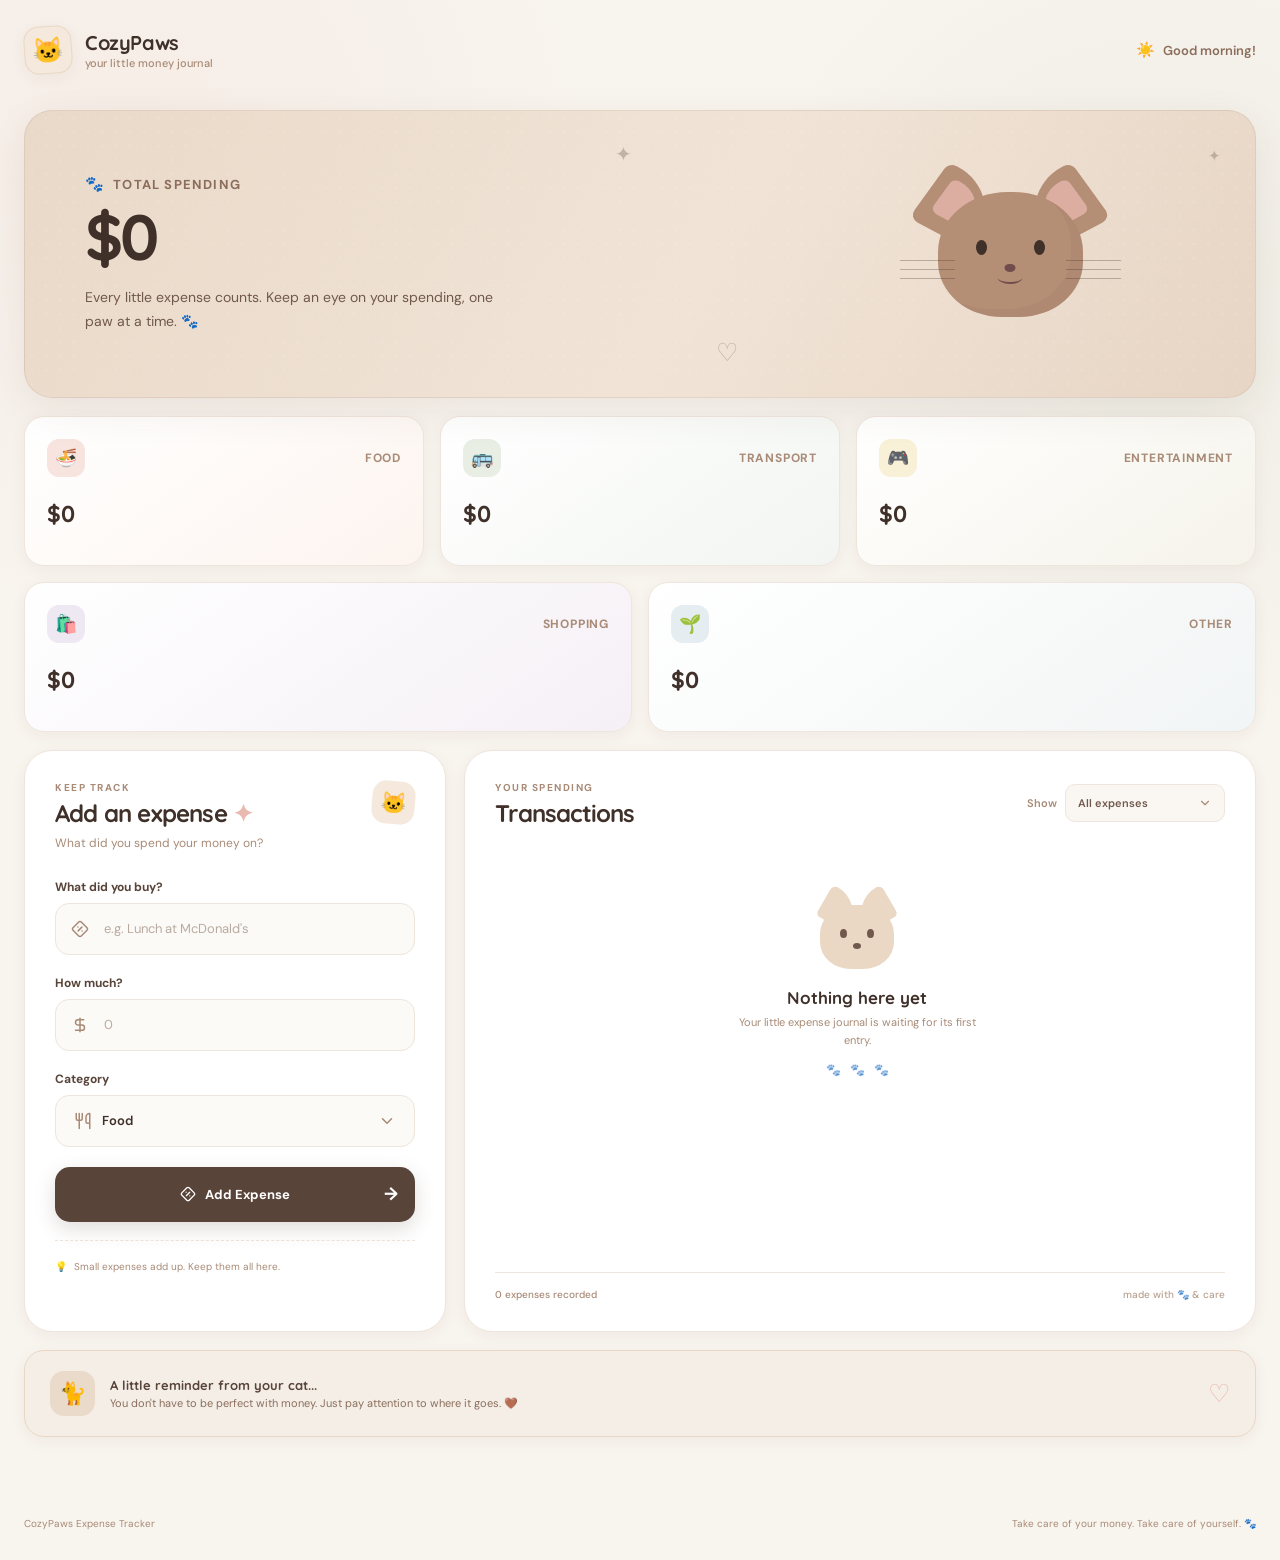
==== commit 0427858f: "style x feat: add filter ability & fix styling issue" ====
--- a/index.html
+++ b/index.html
@@ -209,7 +209,7 @@
                             <div class="input-wrapper">
 
                                 <span class="input-icon">
-                                    🛍️
+                                    <svg xmlns="http://www.w3.org/2000/svg" width="18" height="18" viewBox="0 0 24 24" fill="none" stroke="currentColor" stroke-width="2" stroke-linecap="round" stroke-linejoin="round" class="lucide lucide-diamond-percent"><path d="M2.7 10.3a2.41 2.41 0 0 0 0 3.41l7.59 7.59a2.41 2.41 0 0 0 3.41 0l7.59-7.59a2.41 2.41 0 0 0 0-3.41L13.7 2.71a2.41 2.41 0 0 0-3.41 0Z"/><path d="M9.2 9.2h.01"/><path d="m14.5 9.5-5 5"/><path d="M14.7 14.8h.01"/></svg>
                                 </span>
 
                                 <input
@@ -236,8 +236,8 @@
 
                             <div class="input-wrapper">
 
-                                <span class="currency-symbol">
-                                    $
+                                <span class="input-icon">
+                                    <svg xmlns="http://www.w3.org/2000/svg" width="18" height="18" viewBox="0 0 24 24" fill="none" stroke="currentColor" stroke-width="2" stroke-linecap="round" stroke-linejoin="round" class="lucide lucide-dollar-sign"><path d="M12 3v18"/><path d="M17 5H9.5a1 1 0 000 7h5a1 1 0 010 7H6"/></svg>
                                 </span>
 
                                 <input
@@ -255,37 +255,88 @@
                         </div>
 
 
-                        <!-- Category -->
+                        <!-- Category (Custom Dropdown) -->
 
                         <div class="form-group">
 
-                            <label for="category">
-                                Category
-                            </label>
-
-                            <div class="input-wrapper select-wrapper">
-
-                                <span class="input-icon">
-                                    🏷️
-                                </span>
-
-                                <select
-                                    id="category"
-                                    name="category"
-                                    required
-                                >
-                                    <option value="Food">Food</option>
-                                    <option value="Transport">Transport</option>
-                                    <option value="Entertainment">Entertainment</option>
-                                    <option value="Shopping">Shopping</option>
-                                    <option value="Other">Other</option>
-                                </select>
-
-                                <span class="select-arrow">
-                                   ⌄
-                                </span>
-
-                            </div>
+                            <label>Category</label>
+
+                            <!-- Hidden input to store selected category value -->
+                            <input type="hidden" id="category" name="category" value="Food">
+
+                            <button type="button" class="custom-select-btn" id="category-toggle">
+                                <div class="custom-select-display">
+                                    <svg xmlns="http://www.w3.org/2000/svg" width="18" height="18"
+                                        viewBox="0 0 24 24" fill="none" stroke="currentColor" stroke-width="2"
+                                        stroke-linecap="round" stroke-linejoin="round" class="lucide">
+                                        <path d="M3 2v7c0 1.1.9 2 2 2h4a2 2 0 0 0 2-2V2"/><path d="M7 2v20"/>
+                                        <path d="M21 15V2a5 5 0 0 0-5 5v6c0 1.1.9 2 2 2h3Zm0 0v7"/>
+                                    </svg>
+                                    <span>Food</span>
+                                </div>
+                                <svg xmlns="http://www.w3.org/2000/svg" width="18" height="18"
+                                    viewBox="0 0 24 24" fill="none" stroke="currentColor"
+                                    stroke-width="2" stroke-linecap="round"
+                                    stroke-linejoin="round" class="lucide chevron-icon"><path d="m6 9 6 6 6-6"/>
+                                </svg>
+                            </button>
+
+                            <ul class="custom-dropdown hidden" id="category-dropdown">
+                                <li class="custom-dropdown-item active" data-value="Food">
+                                    <svg xmlns="http://www.w3.org/2000/svg" width="18" height="18"
+                                        viewBox="0 0 24 24" fill="none" stroke="currentColor" stroke-width="2"
+                                        stroke-linecap="round" stroke-linejoin="round" class="lucide">
+                                        <path d="M3 2v7c0 1.1.9 2 2 2h4a2 2 0 0 0 2-2V2"/><path d="M7 2v20"/>
+                                        <path d="M21 15V2a5 5 0 0 0-5 5v6c0 1.1.9 2 2 2h3Zm0 0v7"/>
+                                    </svg>
+                                    Food
+                                    <span class="check-icon">✓</span>
+                                </li>
+                                <li class="custom-dropdown-item" data-value="Transport">
+                                    <svg xmlns="http://www.w3.org/2000/svg" width="18" height="18"
+                                        viewBox="0 0 24 24" fill="none" stroke="currentColor" stroke-width="2"
+                                        stroke-linecap="round" stroke-linejoin="round" class="lucide">
+                                        <path d="M4 6 2 7"/><path d="M10 6h4"/><path d="m22 7-2-1"/>
+                                        <rect width="16" height="16" x="4" y="3" rx="2"/><path d="M4 11h16"/>
+                                        <path d="M8 15h.01"/><path d="M16 15h.01"/><path d="M6 19v2"/><path d="M18 21v-2"/>
+                                    </svg>
+                                    Transport
+                                    <span class="check-icon">✓</span>
+                                </li>
+                                <li class="custom-dropdown-item" data-value="Entertainment">
+                                    <svg xmlns="http://www.w3.org/2000/svg" width="18" height="18"
+                                        viewBox="0 0 24 24" fill="none" stroke="currentColor" stroke-width="2"
+                                        stroke-linecap="round" stroke-linejoin="round" class="lucide">
+                                        <path d="M10 11h.01"/><path d="M14 6h.01"/><path d="M18 6h.01"/><path d="M6.5 13.1h.01"/>
+                                        <path d="M22 5c0 9-4 12-6 12s-6-3-6-12c0-2 2-3 6-3s6 1 6 3"/>
+                                        <path d="M17.4 9.9c-.8.8-2 .8-2.8 0"/>
+                                        <path d="M10.1 7.1C9 7.2 7.7 7.7 6 8.6c-3.5 2-4.7 3.9-3.7 5.6 4.5 7.8 9.5 8.4 11.2 7.4.9-.5 1.9-2.1 1.9-4.7"/>
+                                        <path d="M9.1 16.5c.3-1.1 1.4-1.7 2.4-1.4"/>
+                                    </svg>
+                                    Entertainment
+                                    <span class="check-icon">✓</span>
+                                </li>
+                                <li class="custom-dropdown-item" data-value="Shopping">
+                                    <svg xmlns="http://www.w3.org/2000/svg" width="18" height="18"
+                                        viewBox="0 0 24 24" fill="none" stroke="currentColor" stroke-width="2"
+                                        stroke-linecap="round" stroke-linejoin="round" class="lucide">
+                                        <path d="M16 10a4 4 0 0 1-8 0"/><path d="M3.103 6.034h17.794"/>
+                                        <path d="M3.4 5.467a2 2 0 0 0-.4 1.2V20a2 2 0 0 0 2 2h14a2 2 0 0 0 2-2V6.667a2 2 0 0 0-.4-1.2l-2-2.667A2 2 0 0 0 17 2H7a2 2 0 0 0-1.6.8z"/>
+                                    </svg>
+                                    Shopping
+                                    <span class="check-icon">✓</span>
+                                </li>
+                                <li class="custom-dropdown-item" data-value="Other">
+                                    <svg xmlns="http://www.w3.org/2000/svg" width="18" height="18" viewBox="0 0 24 24"
+                                        fill="none" stroke="currentColor" stroke-width="2" stroke-linecap="round"
+                                        stroke-linejoin="round" class="lucide"><circle cx="19" cy="19" r="2"/>
+                                        <circle cx="5" cy="5" r="2"/><path d="M6.48 3.66a10 10 0 0 1 13.86 13.86"/>
+                                        <path d="m6.41 6.41 11.18 11.18"/><path d="M3.66 6.48a10 10 0 0 0 13.86 13.86"/>
+                                    </svg>
+                                    Other
+                                    <span class="check-icon">✓</span>
+                                </li>
+                            </ul>
 
                         </div>
 
@@ -298,7 +349,9 @@
                             id="add-expense-btn"
                         >
 
-                            <span class="btn-paw">🐾</span>
+                            <span class="btn-icon">
+                                <svg xmlns="http://www.w3.org/2000/svg" width="16" height="16" viewBox="0 0 24 24" fill="none" stroke="currentColor" stroke-width="2" stroke-linecap="round" stroke-linejoin="round" class="lucide lucide-diamond-percent"><path d="M2.7 10.3a2.41 2.41 0 0 0 0 3.41l7.59 7.59a2.41 2.41 0 0 0 3.41 0l7.59-7.59a2.41 2.41 0 0 0 0-3.41L13.7 2.71a2.41 2.41 0 0 0-3.41 0Z"/><path d="M9.2 9.2h.01"/><path d="m14.5 9.5-5 5"/><path d="M14.7 14.8h.01"/></svg>
+                            </span>
 
                             <span>
                                 Add Expense
@@ -342,45 +395,75 @@
                         </div>
 
 
-                        <!-- Filter -->
+                        <!-- Filter (Custom Dropdown) -->
 
                         <div class="filter-wrapper">
 
-                            <label for="category-filter">
-                                Show
-                            </label>
-
-                            <div class="filter-select">
-
-                                <select id="category-filter">
-
-                                    <option value="all">
-                                        All expenses
-                                    </option>
-
-                                    <option value="Food">
-                                        🍜 Food
-                                    </option>
-
-                                    <option value="Transport">
-                                        🚌 Transport
-                                    </option>
-
-                                    <option value="Entertainment">
-                                        🎮 Entertainment
-                                    </option>
-
-                                    <option value="Shopping">
-                                        🛍️ Shopping
-                                    </option>
-
-                                    <option value="Other">
-                                        🌱 Other
-                                    </option>
-
-                                </select>
-
-                                <span>⌄</span>
+                            <label>Show</label>
+
+                            <div class="filter-dropdown-wrapper">
+
+                                <button type="button" class="filter-select-btn" id="filter-toggle">
+                                    <span>All expenses</span>
+                                    <svg xmlns="http://www.w3.org/2000/svg" width="14" height="14"
+                                        viewBox="0 0 24 24" fill="none" stroke="currentColor"
+                                        stroke-width="2" stroke-linecap="round"
+                                        stroke-linejoin="round" class="lucide chevron-icon"><path d="m6 9 6 6 6-6"/>
+                                    </svg>
+                                </button>
+
+                                <ul class="filter-dropdown hidden" id="filter-dropdown">
+                                    <li class="filter-dropdown-item active" data-value="all">All expenses</li>
+                                    <li class="filter-dropdown-item" data-value="Food">
+                                        <svg xmlns="http://www.w3.org/2000/svg" width="14" height="14"
+                                            viewBox="0 0 24 24" fill="none" stroke="currentColor" stroke-width="2"
+                                            stroke-linecap="round" stroke-linejoin="round" class="lucide">
+                                            <path d="M3 2v7c0 1.1.9 2 2 2h4a2 2 0 0 0 2-2V2"/><path d="M7 2v20"/>
+                                            <path d="M21 15V2a5 5 0 0 0-5 5v6c0 1.1.9 2 2 2h3Zm0 0v7"/>
+                                        </svg>
+                                        Food
+                                    </li>
+                                    <li class="filter-dropdown-item" data-value="Transport">
+                                        <svg xmlns="http://www.w3.org/2000/svg" width="14" height="14"
+                                            viewBox="0 0 24 24" fill="none" stroke="currentColor" stroke-width="2"
+                                            stroke-linecap="round" stroke-linejoin="round" class="lucide">
+                                            <path d="M4 6 2 7"/><path d="M10 6h4"/><path d="m22 7-2-1"/>
+                                            <rect width="16" height="16" x="4" y="3" rx="2"/><path d="M4 11h16"/>
+                                            <path d="M8 15h.01"/><path d="M16 15h.01"/><path d="M6 19v2"/><path d="M18 21v-2"/>
+                                        </svg>
+                                        Transport
+                                    </li>
+                                    <li class="filter-dropdown-item" data-value="Entertainment">
+                                        <svg xmlns="http://www.w3.org/2000/svg" width="14" height="14"
+                                            viewBox="0 0 24 24" fill="none" stroke="currentColor" stroke-width="2"
+                                            stroke-linecap="round" stroke-linejoin="round" class="lucide">
+                                            <path d="M10 11h.01"/><path d="M14 6h.01"/><path d="M18 6h.01"/><path d="M6.5 13.1h.01"/>
+                                            <path d="M22 5c0 9-4 12-6 12s-6-3-6-12c0-2 2-3 6-3s6 1 6 3"/>
+                                            <path d="M17.4 9.9c-.8.8-2 .8-2.8 0"/>
+                                            <path d="M10.1 7.1C9 7.2 7.7 7.7 6 8.6c-3.5 2-4.7 3.9-3.7 5.6 4.5 7.8 9.5 8.4 11.2 7.4.9-.5 1.9-2.1 1.9-4.7"/>
+                                            <path d="M9.1 16.5c.3-1.1 1.4-1.7 2.4-1.4"/>
+                                        </svg>
+                                        Entertainment
+                                    </li>
+                                    <li class="filter-dropdown-item" data-value="Shopping">
+                                        <svg xmlns="http://www.w3.org/2000/svg" width="14" height="14"
+                                            viewBox="0 0 24 24" fill="none" stroke="currentColor" stroke-width="2"
+                                            stroke-linecap="round" stroke-linejoin="round" class="lucide">
+                                            <path d="M16 10a4 4 0 0 1-8 0"/><path d="M3.103 6.034h17.794"/>
+                                            <path d="M3.4 5.467a2 2 0 0 0-.4 1.2V20a2 2 0 0 0 2 2h14a2 2 0 0 0 2-2V6.667a2 2 0 0 0-.4-1.2l-2-2.667A2 2 0 0 0 17 2H7a2 2 0 0 0-1.6.8z"/>
+                                        </svg>
+                                        Shopping
+                                    </li>
+                                    <li class="filter-dropdown-item" data-value="Other">
+                                        <svg xmlns="http://www.w3.org/2000/svg" width="14" height="14" viewBox="0 0 24 24"
+                                            fill="none" stroke="currentColor" stroke-width="2" stroke-linecap="round"
+                                            stroke-linejoin="round" class="lucide"><circle cx="19" cy="19" r="2"/>
+                                            <circle cx="5" cy="5" r="2"/><path d="M6.48 3.66a10 10 0 0 1 13.86 13.86"/>
+                                            <path d="m6.41 6.41 11.18 11.18"/><path d="M3.66 6.48a10 10 0 0 0 13.86 13.86"/>
+                                        </svg>
+                                        Other
+                                    </li>
+                                </ul>
 
                             </div>
 
@@ -434,16 +517,7 @@
 
                         </div>
 
-
-                        <!--
-                        ==================================================
-                        EXAMPLE TRANSACTION
-
-                        Your JavaScript can generate these dynamically.
-
-                        ==================================================
-                        -->
-
+                    </div>
 
 
                     <!-- List footer -->
@@ -464,6 +538,191 @@
                 </section>
 
             </section>
+
+
+            <!-- ================= Alert ================= -->
+
+            <div class="alert hidden" id="alert-popup">
+                <strong>Expense Deleted ❌</strong>
+            </div>
+
+
+            <!-- ================= EDIT MODAL ================= -->
+
+            <div class="modal-overlay hidden" id="edit-modal">
+                <div class="modal-card">
+
+                    <div class="modal-header">
+                        <div>
+                            <span class="eyebrow">EDITING</span>
+                            <h2>Edit expense <span>✎</span></h2>
+                        </div>
+                        <button type="button" class="modal-close-btn" id="edit-modal-close">×</button>
+                    </div>
+
+                    <form id="edit-form">
+
+                        <div class="form-group">
+                            <label for="edit-description">What did you buy?</label>
+                            <div class="input-wrapper">
+                                <span class="input-icon">
+                                    <svg xmlns="http://www.w3.org/2000/svg" width="18" height="18" viewBox="0 0 24 24" fill="none" stroke="currentColor" stroke-width="2" stroke-linecap="round" stroke-linejoin="round" class="lucide lucide-diamond-percent"><path d="M2.7 10.3a2.41 2.41 0 0 0 0 3.41l7.59 7.59a2.41 2.41 0 0 0 3.41 0l7.59-7.59a2.41 2.41 0 0 0 0-3.41L13.7 2.71a2.41 2.41 0 0 0-3.41 0Z"/><path d="M9.2 9.2h.01"/><path d="m14.5 9.5-5 5"/><path d="M14.7 14.8h.01"/></svg>
+                                </span>
+                                <input
+                                    type="text"
+                                    id="edit-description"
+                                    name="edit-description"
+                                    placeholder="e.g. Lunch at McDonald's"
+                                    autocomplete="off"
+                                    required
+                                >
+                            </div>
+                        </div>
+
+                        <div class="form-group">
+                            <label for="edit-amount">How much?</label>
+                            <div class="input-wrapper">
+                                <span class="input-icon">
+                                    <svg xmlns="http://www.w3.org/2000/svg" width="18" height="18" viewBox="0 0 24 24" fill="none" stroke="currentColor" stroke-width="2" stroke-linecap="round" stroke-linejoin="round" class="lucide lucide-dollar-sign"><path d="M12 3v18"/><path d="M17 5H9.5a1 1 0 000 7h5a1 1 0 010 7H6"/></svg>
+                                </span>
+                                <input
+                                    type="number"
+                                    id="edit-amount"
+                                    name="edit-amount"
+                                    placeholder="0"
+                                    min="0"
+                                    step="1"
+                                    required
+                                >
+                            </div>
+                        </div>
+
+                        <div class="form-group">
+                            <label>Category</label>
+
+                            <input type="hidden" id="edit-category" name="edit-category" value="Food">
+
+                            <button type="button" class="custom-select-btn" id="edit-category-toggle">
+                                <div class="custom-select-display">
+                                    <svg xmlns="http://www.w3.org/2000/svg" width="18" height="18"
+                                        viewBox="0 0 24 24" fill="none" stroke="currentColor" stroke-width="2"
+                                        stroke-linecap="round" stroke-linejoin="round" class="lucide">
+                                        <path d="M3 2v7c0 1.1.9 2 2 2h4a2 2 0 0 0 2-2V2"/><path d="M7 2v20"/>
+                                        <path d="M21 15V2a5 5 0 0 0-5 5v6c0 1.1.9 2 2 2h3Zm0 0v7"/>
+                                    </svg>
+                                    <span>Food</span>
+                                </div>
+                                <svg xmlns="http://www.w3.org/2000/svg" width="18" height="18"
+                                    viewBox="0 0 24 24" fill="none" stroke="currentColor"
+                                    stroke-width="2" stroke-linecap="round"
+                                    stroke-linejoin="round" class="lucide chevron-icon"><path d="m6 9 6 6 6-6"/>
+                                </svg>
+                            </button>
+
+                            <ul class="custom-dropdown hidden" id="edit-category-dropdown">
+                                <li class="custom-dropdown-item active" data-value="Food">
+                                    <svg xmlns="http://www.w3.org/2000/svg" width="18" height="18"
+                                        viewBox="0 0 24 24" fill="none" stroke="currentColor" stroke-width="2"
+                                        stroke-linecap="round" stroke-linejoin="round" class="lucide">
+                                        <path d="M3 2v7c0 1.1.9 2 2 2h4a2 2 0 0 0 2-2V2"/><path d="M7 2v20"/>
+                                        <path d="M21 15V2a5 5 0 0 0-5 5v6c0 1.1.9 2 2 2h3Zm0 0v7"/>
+                                    </svg>
+                                    Food
+                                    <span class="check-icon">✓</span>
+                                </li>
+                                <li class="custom-dropdown-item" data-value="Transport">
+                                    <svg xmlns="http://www.w3.org/2000/svg" width="18" height="18"
+                                        viewBox="0 0 24 24" fill="none" stroke="currentColor" stroke-width="2"
+                                        stroke-linecap="round" stroke-linejoin="round" class="lucide">
+                                        <path d="M4 6 2 7"/><path d="M10 6h4"/><path d="m22 7-2-1"/>
+                                        <rect width="16" height="16" x="4" y="3" rx="2"/><path d="M4 11h16"/>
+                                        <path d="M8 15h.01"/><path d="M16 15h.01"/><path d="M6 19v2"/><path d="M18 21v-2"/>
+                                    </svg>
+                                    Transport
+                                    <span class="check-icon">✓</span>
+                                </li>
+                                <li class="custom-dropdown-item" data-value="Entertainment">
+                                    <svg xmlns="http://www.w3.org/2000/svg" width="18" height="18"
+                                        viewBox="0 0 24 24" fill="none" stroke="currentColor" stroke-width="2"
+                                        stroke-linecap="round" stroke-linejoin="round" class="lucide">
+                                        <path d="M10 11h.01"/><path d="M14 6h.01"/><path d="M18 6h.01"/><path d="M6.5 13.1h.01"/>
+                                        <path d="M22 5c0 9-4 12-6 12s-6-3-6-12c0-2 2-3 6-3s6 1 6 3"/>
+                                        <path d="M17.4 9.9c-.8.8-2 .8-2.8 0"/>
+                                        <path d="M10.1 7.1C9 7.2 7.7 7.7 6 8.6c-3.5 2-4.7 3.9-3.7 5.6 4.5 7.8 9.5 8.4 11.2 7.4.9-.5 1.9-2.1 1.9-4.7"/>
+                                        <path d="M9.1 16.5c.3-1.1 1.4-1.7 2.4-1.4"/>
+                                    </svg>
+                                    Entertainment
+                                    <span class="check-icon">✓</span>
+                                </li>
+                                <li class="custom-dropdown-item" data-value="Shopping">
+                                    <svg xmlns="http://www.w3.org/2000/svg" width="18" height="18"
+                                        viewBox="0 0 24 24" fill="none" stroke="currentColor" stroke-width="2"
+                                        stroke-linecap="round" stroke-linejoin="round" class="lucide">
+                                        <path d="M16 10a4 4 0 0 1-8 0"/><path d="M3.103 6.034h17.794"/>
+                                        <path d="M3.4 5.467a2 2 0 0 0-.4 1.2V20a2 2 0 0 0 2 2h14a2 2 0 0 0 2-2V6.667a2 2 0 0 0-.4-1.2l-2-2.667A2 2 0 0 0 17 2H7a2 2 0 0 0-1.6.8z"/>
+                                    </svg>
+                                    Shopping
+                                    <span class="check-icon">✓</span>
+                                </li>
+                                <li class="custom-dropdown-item" data-value="Other">
+                                    <svg xmlns="http://www.w3.org/2000/svg" width="18" height="18" viewBox="0 0 24 24"
+                                        fill="none" stroke="currentColor" stroke-width="2" stroke-linecap="round"
+                                        stroke-linejoin="round" class="lucide"><circle cx="19" cy="19" r="2"/>
+                                        <circle cx="5" cy="5" r="2"/><path d="M6.48 3.66a10 10 0 0 1 13.86 13.86"/>
+                                        <path d="m6.41 6.41 11.18 11.18"/><path d="M3.66 6.48a10 10 0 0 0 13.86 13.86"/>
+                                    </svg>
+                                    Other
+                                    <span class="check-icon">✓</span>
+                                </li>
+                            </ul>
+                        </div>
+
+                        <input type="hidden" id="edit-expense-id" value="">
+
+                        <div class="modal-actions">
+                            <button type="button" class="modal-cancel-btn" id="edit-cancel-btn">Cancel</button>
+                            <button type="submit" class="modal-save-btn">
+                                <span>🐾</span>
+                                Save Changes
+                            </button>
+                        </div>
+
+                    </form>
+
+                </div>
+            </div>
+
+
+            <!-- ================= DELETE MODAL ================= -->
+
+            <div class="modal-overlay hidden" id="delete-modal">
+                <div class="modal-card modal-card-sm">
+
+                    <div class="modal-header">
+                        <div>
+                            <h2>Delete expense?</h2>
+                        </div>
+                        <button type="button" class="modal-close-btn" id="delete-modal-close">×</button>
+                    </div>
+
+                    <div class="delete-modal-body">
+                        <div class="delete-cat-icon">🐱</div>
+                        <p>Are you sure you want to remove <strong id="delete-expense-name">this expense</strong>?</p>
+                        <p class="delete-sub">This action cannot be undone.</p>
+                    </div>
+
+                    <input type="hidden" id="delete-expense-id" value="">
+
+                    <div class="modal-actions">
+                        <button type="button" class="modal-cancel-btn" id="delete-cancel-btn">Keep it</button>
+                        <button type="button" class="modal-delete-btn" id="delete-confirm-btn">
+                            <span>×</span>
+                            Delete
+                        </button>
+                    </div>
+
+                </div>
+            </div>
 
 
             <!-- ================= BOTTOM MESSAGE ================= -->
--- a/style.css
+++ b/style.css
@@ -1,4 +1,3 @@
-
 /* =========================================================
 COZYPAWS EXPENSE TRACKER
 ========================================================= */
@@ -104,6 +103,10 @@
     text-decoration: none;
 }
 
+li {
+    list-style: none;
+}
+
 /* =========================================================
 3. APP SHELL
 ========================================================= */
@@ -384,7 +387,7 @@
     transform:
         rotate(28deg)
         skew(-8deg);
-        
+
     border-radius: 8px 60px 10px 10px;
 }
 
@@ -561,13 +564,12 @@
 }
 
 /* =========================================================
-7. CATEGORY CARDS (UPDATED FOR 5 CARDS)
+7. CATEGORY CARDS
 ========================================================= */
 
 .category-grid {
     display: grid;
 
-    /* 6-column grid to enable a perfect 3-and-2 arrangement */
     grid-template-columns: repeat(6, 1fr);
 
     gap: 16px;
@@ -576,7 +578,6 @@
 }
 
 .category-card {
-    /* Row 1: Each card spans 2 of the 6 columns (3 cards fit per row) */
     grid-column: span 2;
 
     min-height: 150px;
@@ -596,7 +597,6 @@
         box-shadow 0.25s ease;
 }
 
-/* Row 2: These two cards each span 3 columns, balancing the row */
 .shopping-card,
 .other-card {
     grid-column: span 3;
@@ -622,6 +622,10 @@
     background: linear-gradient(145deg, #fff, #f5f3ea);
 }
 
+.shopping-card {
+    background: linear-gradient(145deg, #fff, #f5f0f6);
+}
+
 .other-card {
     background: linear-gradient(145deg, #fff, #f2f5f5);
 }
@@ -658,6 +662,10 @@
     background: var(--yellow-soft);
 }
 
+.shopping-card .category-icon {
+    background: #eee8f2;
+}
+
 .other-card .category-icon {
     background: var(--blue-soft);
 }
@@ -682,45 +690,6 @@
 
     font-size: 23px;
     font-weight: 700;
-}
-
-/* Progress */
-
-.category-progress {
-    width: 100%;
-    height: 5px;
-
-    margin-top: 15px;
-
-    overflow: hidden;
-
-    background: var(--cream);
-
-    border-radius: 999px;
-}
-
-.category-progress span {
-    display: block;
-
-    height: 100%;
-
-    background: var(--pink);
-
-    border-radius: inherit;
-
-    transition: width 0.4s ease;
-}
-
-.transport-card .category-progress span {
-    background: var(--green);
-}
-
-.entertainment-card .category-progress span {
-    background: var(--yellow);
-}
-
-.other-card .category-progress span {
-    background: var(--brown-500);
 }
 
 /* =========================================================
@@ -831,6 +800,7 @@
 
 .form-group {
     margin-bottom: 20px;
+    position: relative;
 }
 
 .form-group label {
@@ -875,8 +845,7 @@
         0 0 0 4px rgba(168, 138, 118, 0.10);
 }
 
-.input-wrapper input,
-.input-wrapper select {
+.input-wrapper input {
     width: 100%;
 
     height: 50px;
@@ -906,9 +875,20 @@
     margin-left: 15px;
 
     font-size: 15px;
-}
-
-/* Currency */
+
+    display: flex;
+    align-items: center;
+    justify-content: center;
+
+    color: var(--brown-500);
+}
+
+.input-icon .lucide {
+    width: 18px;
+    height: 18px;
+}
+
+/* Currency — no longer used but kept for safety */
 
 .currency-symbol {
     flex: 0 0 auto;
@@ -927,31 +907,309 @@
     padding-left: 8px;
 }
 
-/* Select */
-
-.select-wrapper {
-    overflow: hidden;
-}
-
-.select-wrapper select {
-    appearance: none;
+/* =========================================================
+11b. CUSTOM SELECT DROPDOWN
+========================================================= */
+
+.custom-select-btn {
+    display: flex;
+    align-items: center;
+    justify-content: space-between;
+
+    width: 100%;
+
+    min-height: 52px;
+
+    padding: 12px 18px;
+
+    background: #fcfaf7;
+
+    border: 1px solid var(--border);
+
+    border-radius: 14px;
 
     cursor: pointer;
 
-    padding-left: 10px;
-    padding-right: 40px;
-}
-
-.select-arrow {
+    color: var(--brown-900);
+
+    font-size: 13px;
+    font-weight: 600;
+
+    transition:
+        border-color 0.2s ease,
+        box-shadow 0.2s ease,
+        background 0.2s ease;
+}
+
+.custom-select-btn:hover {
+    background: #fff;
+    border-color: var(--cream-dark);
+}
+
+.custom-select-btn.open {
+    background: #fff;
+    border-color: var(--brown-500);
+    box-shadow: 0 0 0 4px rgba(168, 138, 118, 0.10);
+}
+
+.custom-select-display {
+    display: flex;
+    align-items: center;
+    gap: 10px;
+}
+
+.custom-select-display .lucide {
+    color: var(--brown-500);
+}
+
+.chevron-icon {
+    color: var(--brown-500);
+
+    transition: transform 0.25s ease;
+}
+
+.custom-select-btn.open .chevron-icon {
+    transform: rotate(180deg);
+}
+
+/* Dropdown list */
+
+.custom-dropdown {
     position: absolute;
-
-    right: 16px;
+    z-index: 100;
+
+    top: calc(100% + 6px);
+    left: 0;
+
+    width: 100%;
+
+    background: #fff;
+
+    border: 1px solid var(--border);
+
+    border-radius: 14px;
+
+    padding: 5px;
+
+    box-shadow: var(--shadow);
+
+    animation: dropdownIn 0.2s ease;
+}
+
+.custom-dropdown-item {
+    display: flex;
+    align-items: center;
+    gap: 10px;
+
+    padding: 12px 14px;
+
+    border-radius: 10px;
+
+    cursor: pointer;
+
+    color: var(--brown-800);
+
+    font-size: 13px;
+    font-weight: 500;
+
+    transition:
+        background 0.15s ease,
+        color 0.15s ease;
+}
+
+.custom-dropdown-item:hover {
+    background: var(--cream);
+    color: var(--brown-900);
+}
+
+.custom-dropdown-item.active {
+    background: #f8f2ec;
+    color: var(--brown-900);
+    font-weight: 700;
+}
+
+.custom-dropdown-item .lucide {
+    width: 18px;
+    height: 18px;
 
     color: var(--brown-500);
 
-    pointer-events: none;
-
-    font-size: 18px;
+    flex-shrink: 0;
+}
+
+.custom-dropdown-item.active .lucide {
+    color: var(--brown-800);
+}
+
+/* Check icon */
+
+.check-icon {
+    margin-left: auto;
+
+    color: var(--brown-500);
+
+    font-size: 14px;
+    font-weight: 700;
+
+    opacity: 0;
+
+    transition: opacity 0.15s ease;
+}
+
+.custom-dropdown-item.active .check-icon {
+    opacity: 1;
+}
+
+@keyframes dropdownIn {
+    from {
+        opacity: 0;
+        transform: translateY(-6px);
+    }
+    to {
+        opacity: 1;
+        transform: translateY(0);
+    }
+}
+
+/* =========================================================
+11c. FILTER CUSTOM DROPDOWN
+========================================================= */
+
+.filter-wrapper {
+    display: flex;
+    align-items: center;
+    gap: 8px;
+
+    margin-top: 3px;
+}
+
+.filter-wrapper > label {
+    color: var(--brown-500);
+
+    font-size: 11px;
+    font-weight: 600;
+}
+
+.filter-dropdown-wrapper {
+    position: relative;
+
+    min-width: 160px;
+}
+
+.filter-select-btn {
+    display: flex;
+    align-items: center;
+    justify-content: space-between;
+    gap: 8px;
+
+    width: 100%;
+
+    height: 38px;
+
+    padding: 0 12px;
+
+    background: #faf7f3;
+
+    border: 1px solid var(--border);
+
+    border-radius: 10px;
+
+    cursor: pointer;
+
+    color: var(--brown-700);
+
+    font-size: 11px;
+    font-weight: 600;
+
+    transition:
+        border-color 0.2s ease,
+        background 0.2s ease;
+}
+
+.filter-select-btn:hover {
+    background: #fff;
+    border-color: var(--cream-dark);
+}
+
+.filter-select-btn.open {
+    background: #fff;
+    border-color: var(--brown-500);
+}
+
+.filter-select-btn.open .chevron-icon {
+    transform: rotate(180deg);
+}
+
+.filter-select-btn .chevron-icon {
+    color: var(--brown-500);
+    transition: transform 0.25s ease;
+}
+
+/* Filter dropdown list */
+
+.filter-dropdown {
+    position: absolute;
+    z-index: 100;
+
+    top: calc(100% + 6px);
+    right: 0;
+
+    min-width: 180px;
+
+    background: #fff;
+
+    border: 1px solid var(--border);
+
+    border-radius: 12px;
+
+    padding: 5px;
+
+    box-shadow: var(--shadow);
+
+    animation: dropdownIn 0.2s ease;
+}
+
+.filter-dropdown-item {
+    display: flex;
+    align-items: center;
+    gap: 8px;
+
+    padding: 10px 12px;
+
+    border-radius: 8px;
+
+    cursor: pointer;
+
+    color: var(--brown-700);
+
+    font-size: 12px;
+    font-weight: 500;
+
+    transition:
+        background 0.15s ease,
+        color 0.15s ease;
+}
+
+.filter-dropdown-item:hover {
+    background: var(--cream);
+    color: var(--brown-900);
+}
+
+.filter-dropdown-item.active {
+    background: #f8f2ec;
+    color: var(--brown-900);
+    font-weight: 700;
+}
+
+.filter-dropdown-item .lucide {
+    width: 14px;
+    height: 14px;
+    color: var(--brown-500);
+    flex-shrink: 0;
+}
+
+.filter-dropdown-item.active .lucide {
+    color: var(--brown-800);
 }
 
 /* =========================================================
@@ -1004,8 +1262,15 @@
     transform: translateY(0);
 }
 
-.btn-paw {
-    font-size: 14px;
+.btn-icon {
+    display: flex;
+    align-items: center;
+    justify-content: center;
+}
+
+.btn-icon .lucide {
+    width: 16px;
+    height: 16px;
 }
 
 .btn-arrow {
@@ -1060,68 +1325,6 @@
     gap: 20px;
 
     margin-bottom: 25px;
-}
-
-/* Filter */
-
-.filter-wrapper {
-    display: flex;
-    align-items: center;
-    gap: 8px;
-
-    margin-top: 3px;
-}
-
-.filter-wrapper > label {
-    color: var(--brown-500);
-
-    font-size: 11px;
-    font-weight: 600;
-}
-
-.filter-select {
-    position: relative;
-
-    min-width: 145px;
-
-    display: flex;
-    align-items: center;
-}
-
-.filter-select select {
-    width: 100%;
-
-    height: 38px;
-
-    appearance: none;
-
-    padding:
-        0 32px 0 12px;
-
-    color: var(--brown-700);
-
-    background: #faf7f3;
-
-    border: 1px solid var(--border);
-
-    border-radius: 10px;
-
-    outline: 0;
-
-    cursor: pointer;
-
-    font-size: 11px;
-    font-weight: 600;
-}
-
-.filter-select > span {
-    position: absolute;
-
-    right: 11px;
-
-    color: var(--brown-500);
-
-    pointer-events: none;
 }
 
 /* =========================================================
@@ -1206,24 +1409,34 @@
     font-size: 18px;
 }
 
+.expense-icon .lucide {
+    width: 20px;
+    height: 20px;
+}
+
 .expense-icon.food {
     background: var(--pink-soft);
+    color: var(--brown-700);
 }
 
 .expense-icon.transport {
     background: var(--green-soft);
+    color: var(--brown-700);
 }
 
 .expense-icon.entertainment {
     background: var(--yellow-soft);
+    color: var(--brown-700);
 }
 
 .expense-icon.shopping {
     background: #eee8f2;
+    color: var(--brown-700);
 }
 
 .expense-icon.other {
     background: var(--blue-soft);
+    color: var(--brown-700);
 }
 
 /* Expense info */
@@ -1472,12 +1685,6 @@
 ========================================================= */
 
 .transactions-footer {
-    position: sticky;
-    bottom: 0;
-    z-index: 2;
-    background: var(--surface);
-    padding-bottom: 2px;
-
     display: flex;
     align-items: center;
     justify-content: space-between;
@@ -1495,6 +1702,316 @@
 
 .footer-cat {
     opacity: 0.8;
+}
+
+/* =========================================================
+17b. ALERT
+========================================================= */
+
+.alert {
+    position: fixed;
+
+    bottom: 24px;
+    left: 50%;
+    transform: translateX(-50%);
+
+    display: flex;
+    align-items: center;
+    gap: 15px;
+
+    padding: 16px 24px;
+
+    background: #fff;
+
+    border: 1px solid var(--cream-dark);
+
+    border-radius: 16px;
+
+    box-shadow: var(--shadow);
+
+    z-index: 999;
+
+    font-size: 13px;
+    font-weight: 600;
+
+    color: var(--brown-800);
+
+    animation: alertIn 0.3s ease;
+}
+
+@keyframes alertIn {
+    from {
+        opacity: 0;
+        transform: translateX(-50%) translateY(20px);
+    }
+    to {
+        opacity: 1;
+        transform: translateX(-50%) translateY(0);
+    }
+}
+
+/* =========================================================
+17c. MODALS
+========================================================= */
+
+.modal-overlay {
+    position: fixed;
+    inset: 0;
+    z-index: 500;
+
+    display: flex;
+    align-items: center;
+    justify-content: center;
+
+    background: rgba(63, 48, 41, 0.35);
+
+    backdrop-filter: blur(4px);
+
+    animation: overlayIn 0.2s ease;
+}
+
+@keyframes overlayIn {
+    from { opacity: 0; }
+    to { opacity: 1; }
+}
+
+.modal-card {
+    width: min(480px, calc(100% - 32px));
+
+    max-height: calc(100vh - 48px);
+
+    overflow-y: auto;
+
+    background: var(--surface);
+
+    border: 1px solid var(--border);
+
+    border-radius: var(--radius-lg);
+
+    padding: 30px;
+
+    box-shadow: var(--shadow-lg);
+
+    animation: modalIn 0.3s ease;
+}
+
+.modal-card-sm {
+    width: min(400px, calc(100% - 32px));
+}
+
+@keyframes modalIn {
+    from {
+        opacity: 0;
+        transform: scale(0.95) translateY(10px);
+    }
+    to {
+        opacity: 1;
+        transform: scale(1) translateY(0);
+    }
+}
+
+.modal-header {
+    display: flex;
+    align-items: flex-start;
+    justify-content: space-between;
+
+    margin-bottom: 24px;
+}
+
+.modal-header h2 {
+    font-family: "Quicksand", sans-serif;
+
+    font-size: 22px;
+
+    letter-spacing: -0.6px;
+}
+
+.modal-header h2 span {
+    color: var(--brown-500);
+}
+
+.modal-close-btn {
+    width: 36px;
+    height: 36px;
+
+    display: grid;
+    place-items: center;
+
+    background: #faf7f4;
+
+    border: 1px solid var(--border);
+
+    border-radius: 10px;
+
+    cursor: pointer;
+
+    color: var(--brown-500);
+
+    font-size: 20px;
+
+    transition:
+        background 0.2s ease,
+        color 0.2s ease,
+        transform 0.2s ease;
+}
+
+.modal-close-btn:hover {
+    background: var(--danger-soft);
+    color: var(--danger);
+    transform: rotate(90deg);
+}
+
+/* Modal actions */
+
+.modal-actions {
+    display: flex;
+    align-items: center;
+    justify-content: flex-end;
+    gap: 10px;
+
+    margin-top: 25px;
+    padding-top: 20px;
+
+    border-top: 1px solid var(--border);
+}
+
+.modal-cancel-btn {
+    height: 44px;
+
+    padding: 0 20px;
+
+    background: #faf7f4;
+
+    border: 1px solid var(--border);
+
+    border-radius: 12px;
+
+    cursor: pointer;
+
+    color: var(--brown-600);
+
+    font-size: 13px;
+    font-weight: 600;
+
+    transition:
+        background 0.2s ease,
+        transform 0.2s ease;
+}
+
+.modal-cancel-btn:hover {
+    background: var(--cream);
+    transform: translateY(-1px);
+}
+
+.modal-save-btn {
+    height: 44px;
+
+    padding: 0 22px;
+
+    display: flex;
+    align-items: center;
+    gap: 8px;
+
+    background: var(--brown-800);
+
+    border-radius: 12px;
+
+    cursor: pointer;
+
+    color: #fff;
+
+    font-size: 13px;
+    font-weight: 700;
+
+    box-shadow: 0 5px 15px rgba(89, 68, 58, 0.18);
+
+    transition:
+        background 0.2s ease,
+        transform 0.2s ease,
+        box-shadow 0.2s ease;
+}
+
+.modal-save-btn:hover {
+    background: var(--brown-900);
+    transform: translateY(-2px);
+    box-shadow: 0 8px 20px rgba(89, 68, 58, 0.25);
+}
+
+.modal-delete-btn {
+    height: 44px;
+
+    padding: 0 22px;
+
+    display: flex;
+    align-items: center;
+    gap: 6px;
+
+    background: var(--danger);
+
+    border-radius: 12px;
+
+    cursor: pointer;
+
+    color: #fff;
+
+    font-size: 13px;
+    font-weight: 700;
+
+    box-shadow: 0 5px 15px rgba(201, 130, 120, 0.25);
+
+    transition:
+        background 0.2s ease,
+        transform 0.2s ease,
+        box-shadow 0.2s ease;
+}
+
+.modal-delete-btn:hover {
+    background: #b5706a;
+    transform: translateY(-2px);
+    box-shadow: 0 8px 20px rgba(201, 130, 120, 0.35);
+}
+
+.modal-delete-btn span {
+    font-size: 16px;
+    font-weight: 700;
+}
+
+/* Delete modal body */
+
+.delete-modal-body {
+    text-align: center;
+    padding: 10px 0;
+}
+
+.delete-cat-icon {
+    width: 60px;
+    height: 60px;
+
+    display: grid;
+    place-items: center;
+
+    margin: 0 auto 15px;
+
+    background: var(--danger-soft);
+
+    border-radius: 18px;
+
+    font-size: 28px;
+}
+
+.delete-modal-body p {
+    color: var(--brown-700);
+
+    font-size: 14px;
+    line-height: 1.6;
+}
+
+.delete-modal-body .delete-sub {
+    margin-top: 5px;
+
+    color: var(--brown-500);
+
+    font-size: 12px;
 }
 
 /* =========================================================
@@ -1582,7 +2099,7 @@
 }
 
 .hidden {
-    display: none;
+    display: none !important;
 }
 
 /* =========================================================
@@ -1630,7 +2147,6 @@
         margin-right: 20px;
     }
 
-    /* Tablet: 2 columns, 5th card spans full width to stay balanced */
     .category-grid {
         grid-template-columns: repeat(2, 1fr);
     }
@@ -1663,7 +2179,6 @@
         width: min(100% - 24px, 520px);
     }
 
-
     /* Header */
 
     .topbar {
@@ -1682,7 +2197,6 @@
         font-size: 11px;
     }
 
-
     /* Hero */
 
     .hero-card {
@@ -1719,7 +2233,6 @@
     .hero-decoration-two {
         right: 20%;
     }
-
 
     /* Categories */
 
@@ -1749,7 +2262,6 @@
     .category-card strong {
         font-size: 19px;
     }
-
 
     /* Content */
 
@@ -1763,7 +2275,6 @@
         border-radius: 22px;
     }
 
-
     /* Transactions */
 
     .transactions-header {
@@ -1776,10 +2287,9 @@
         justify-content: space-between;
     }
 
-    .filter-select {
+    .filter-dropdown-wrapper {
         flex: 1;
     }
-
 
     /* Expense */
 
@@ -1820,7 +2330,6 @@
         font-size: 12px;
     }
 
-
     /* Bottom note */
 
     .bottom-note {
@@ -1832,7 +2341,6 @@
         line-height: 1.5;
     }
 
-
     /* Footer */
 
     .footer {
@@ -1841,6 +2349,24 @@
         gap: 7px;
 
         text-align: center;
+    }
+
+    /* Modal */
+
+    .modal-card {
+        padding: 22px 18px;
+        border-radius: 22px;
+    }
+
+    .modal-actions {
+        flex-direction: column;
+    }
+
+    .modal-cancel-btn,
+    .modal-save-btn,
+    .modal-delete-btn {
+        width: 100%;
+        justify-content: center;
     }
 }
 
@@ -1875,209 +2401,3 @@
         display: none;
     }
 }
-
-/* ==========================================================================
-   CUSTOM DROPDOWN BUTTONS & MODALS
-   ========================================================================== */
-
-/* Custom Select Trigger Button */
-.custom-select-btn {
-    width: 100%;
-    padding: var(--spacing-sm) var(--spacing-md);
-    background-color: var(--cream);
-    border: 2px solid var(--beige);
-    border-radius: var(--border-radius-sm);
-    font-family: inherit;
-    font-size: 0.95rem;
-    color: var(--brown-dark);
-    display: flex;
-    justify-content: space-between;
-    align-items: center;
-    cursor: pointer;
-    transition: all 0.2s ease;
-    text-align: left;
-}
-
-.custom-select-btn:hover {
-    border-color: var(--terracotta);
-    background-color: #FAF5EF;
-}
-
-.custom-select-btn:focus {
-    outline: none;
-    border-color: var(--terracotta);
-    box-shadow: 0 0 0 3px rgba(196, 114, 80, 0.15);
-}
-
-.custom-select-btn .select-icon {
-    font-size: 0.8rem;
-    color: var(--brown-medium);
-    pointer-events: none;
-}
-
-/* Modal Overlay Background */
-.modal-overlay {
-    position: fixed;
-    top: 0;
-    left: 0;
-    width: 100vw;
-    height: 100vh;
-    background-color: rgba(43, 33, 24, 0.5);
-    backdrop-filter: blur(4px);
-    z-index: 1000;
-    display: flex;
-    justify-content: center;
-    align-items: center;
-    opacity: 0;
-    visibility: hidden;
-    transition: opacity 0.3s ease, visibility 0.3s ease;
-}
-
-.modal-overlay.active {
-    opacity: 1;
-    visibility: visible;
-}
-
-/* Modal Window Container */
-.modal-container {
-    background-color: var(--cream);
-    width: 90%;
-    max-width: 440px;
-    border-radius: var(--border-radius-md);
-    box-shadow: 0 12px 32px rgba(43, 33, 24, 0.2);
-    padding: var(--spacing-lg);
-    display: none;
-    transform: translateY(15px) scale(0.98);
-    transition: transform 0.3s ease;
-}
-
-.modal-overlay.active .modal-container.active {
-    display: block;
-    transform: translateY(0) scale(1);
-}
-
-/* Modal Header */
-.modal-header {
-    display: flex;
-    justify-content: space-between;
-    align-items: center;
-    margin-bottom: var(--spacing-md);
-    padding-bottom: var(--spacing-xs);
-    border-bottom: 2px solid var(--beige);
-}
-
-.modal-header h3 {
-    font-family: 'Fredoka', cursive;
-    color: var(--brown-dark);
-    font-size: 1.3rem;
-    margin: 0;
-}
-
-.modal-close {
-    background: none;
-    border: none;
-    font-size: 1.5rem;
-    color: var(--brown-medium);
-    cursor: pointer;
-    transition: color 0.2s ease;
-    line-height: 1;
-}
-
-.modal-close:hover {
-    color: var(--terracotta);
-}
-
-/* Category Selection Grid inside Modal */
-.category-options {
-    display: flex;
-    flex-direction: column;
-    gap: var(--spacing-xs);
-    max-height: 320px;
-    overflow-y: auto;
-    padding-right: 4px;
-}
-
-.category-option {
-    display: flex;
-    align-items: center;
-    gap: var(--spacing-sm);
-    padding: var(--spacing-sm) var(--spacing-md);
-    background-color: white;
-    border: 1.5px solid var(--beige);
-    border-radius: var(--border-radius-sm);
-    color: var(--brown-dark);
-    font-family: inherit;
-    font-size: 0.95rem;
-    font-weight: 500;
-    cursor: pointer;
-    transition: all 0.2s ease;
-    text-align: left;
-    width: 100%;
-}
-
-.category-option i {
-    width: 20px;
-    text-align: center;
-    color: var(--terracotta);
-}
-
-.category-option:hover {
-    background-color: var(--beige-light);
-    border-color: var(--terracotta);
-    transform: translateX(3px);
-}
-
-.category-option.active {
-    background-color: var(--terracotta);
-    color: white;
-    border-color: var(--terracotta);
-}
-
-.category-option.active i {
-    color: white;
-}
-
-/* Modal Body Text */
-.modal-body {
-    margin-bottom: var(--spacing-lg);
-    color: var(--brown-medium);
-    font-size: 0.95rem;
-    line-height: 1.5;
-}
-
-/* Modal Actions Buttons */
-.modal-actions {
-    display: flex;
-    justify-content: flex-end;
-    gap: var(--spacing-sm);
-    margin-top: var(--spacing-md);
-}
-
-.modal-btn {
-    padding: var(--spacing-xs) var(--spacing-md);
-    border-radius: var(--border-radius-sm);
-    font-family: inherit;
-    font-weight: 600;
-    font-size: 0.9rem;
-    cursor: pointer;
-    border: none;
-    transition: all 0.2s ease;
-}
-
-.cancel-btn {
-    background-color: var(--beige);
-    color: var(--brown-dark);
-}
-
-.cancel-btn:hover {
-    background-color: #E2D5C3;
-}
-
-.delete-confirm-btn {
-    background-color: #D9534F;
-    color: white;
-}
-
-.delete-confirm-btn:hover {
-    background-color: #C9302C;
-}
